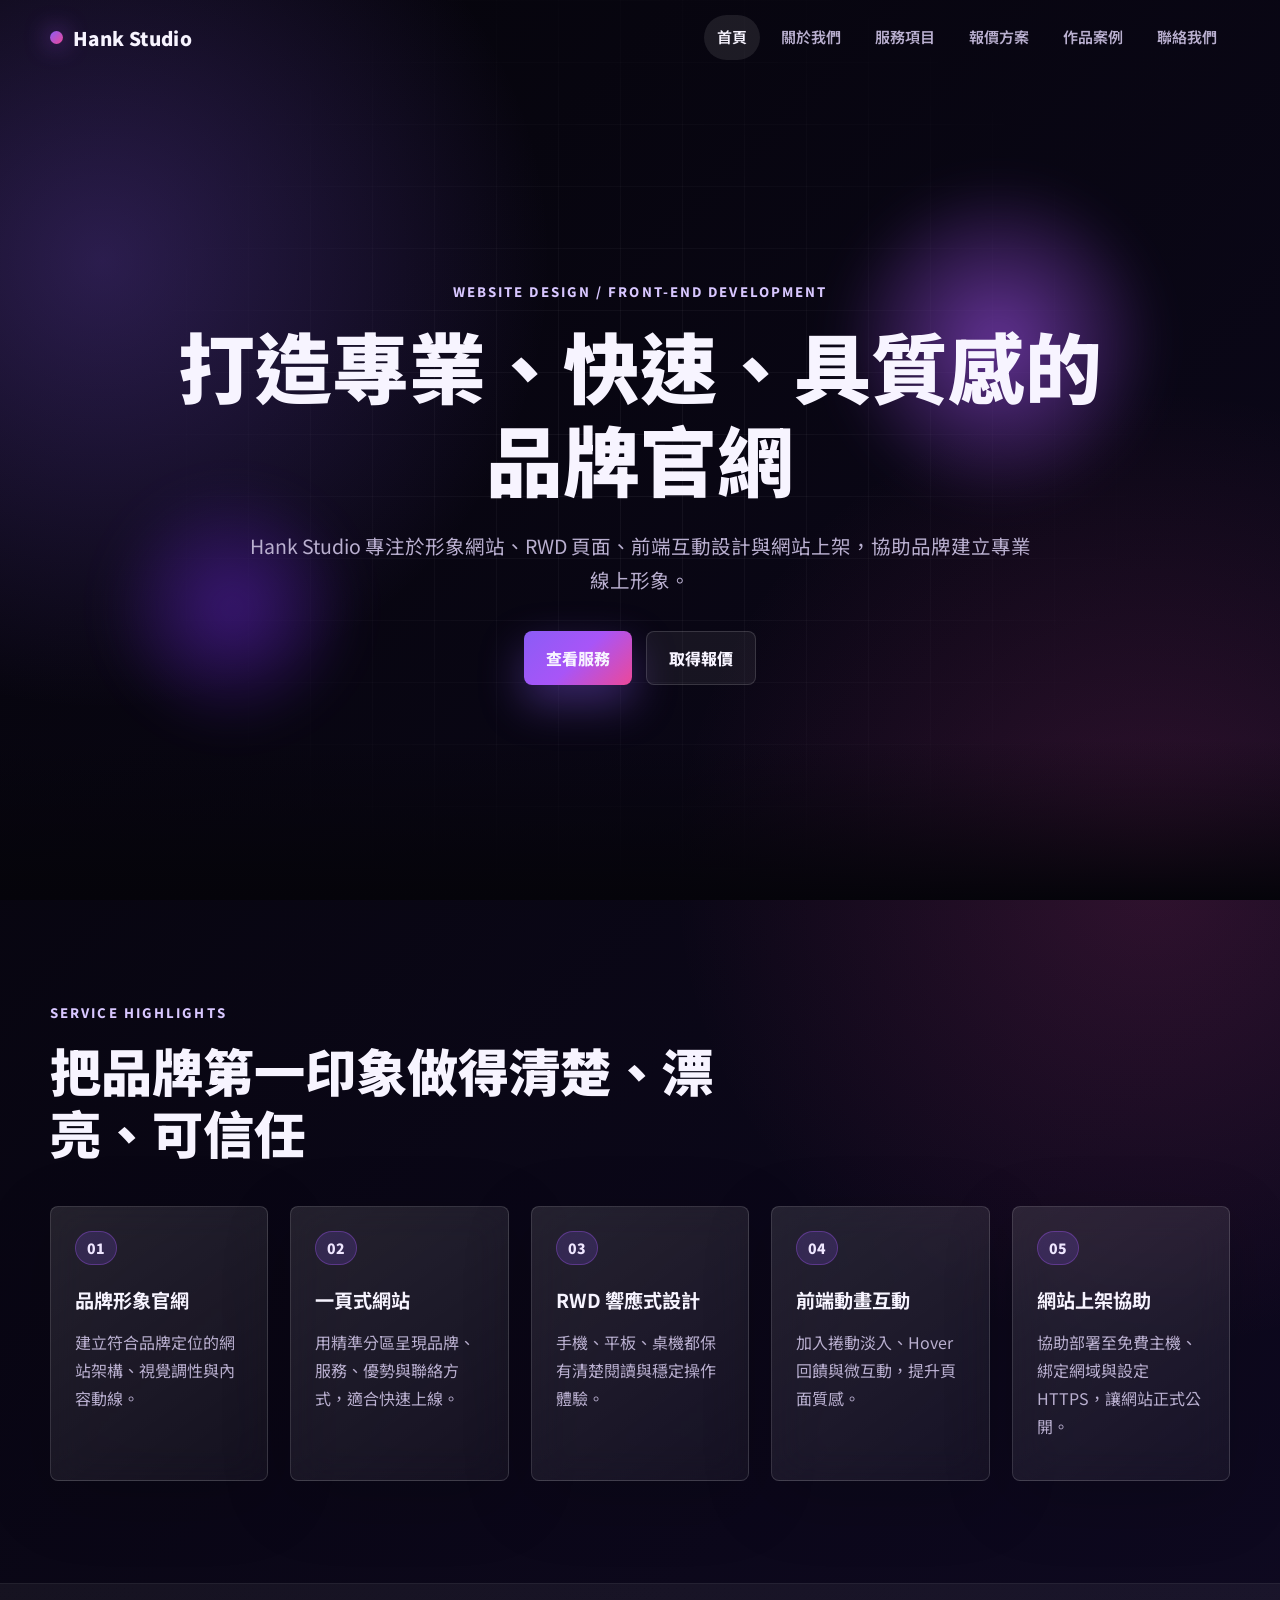
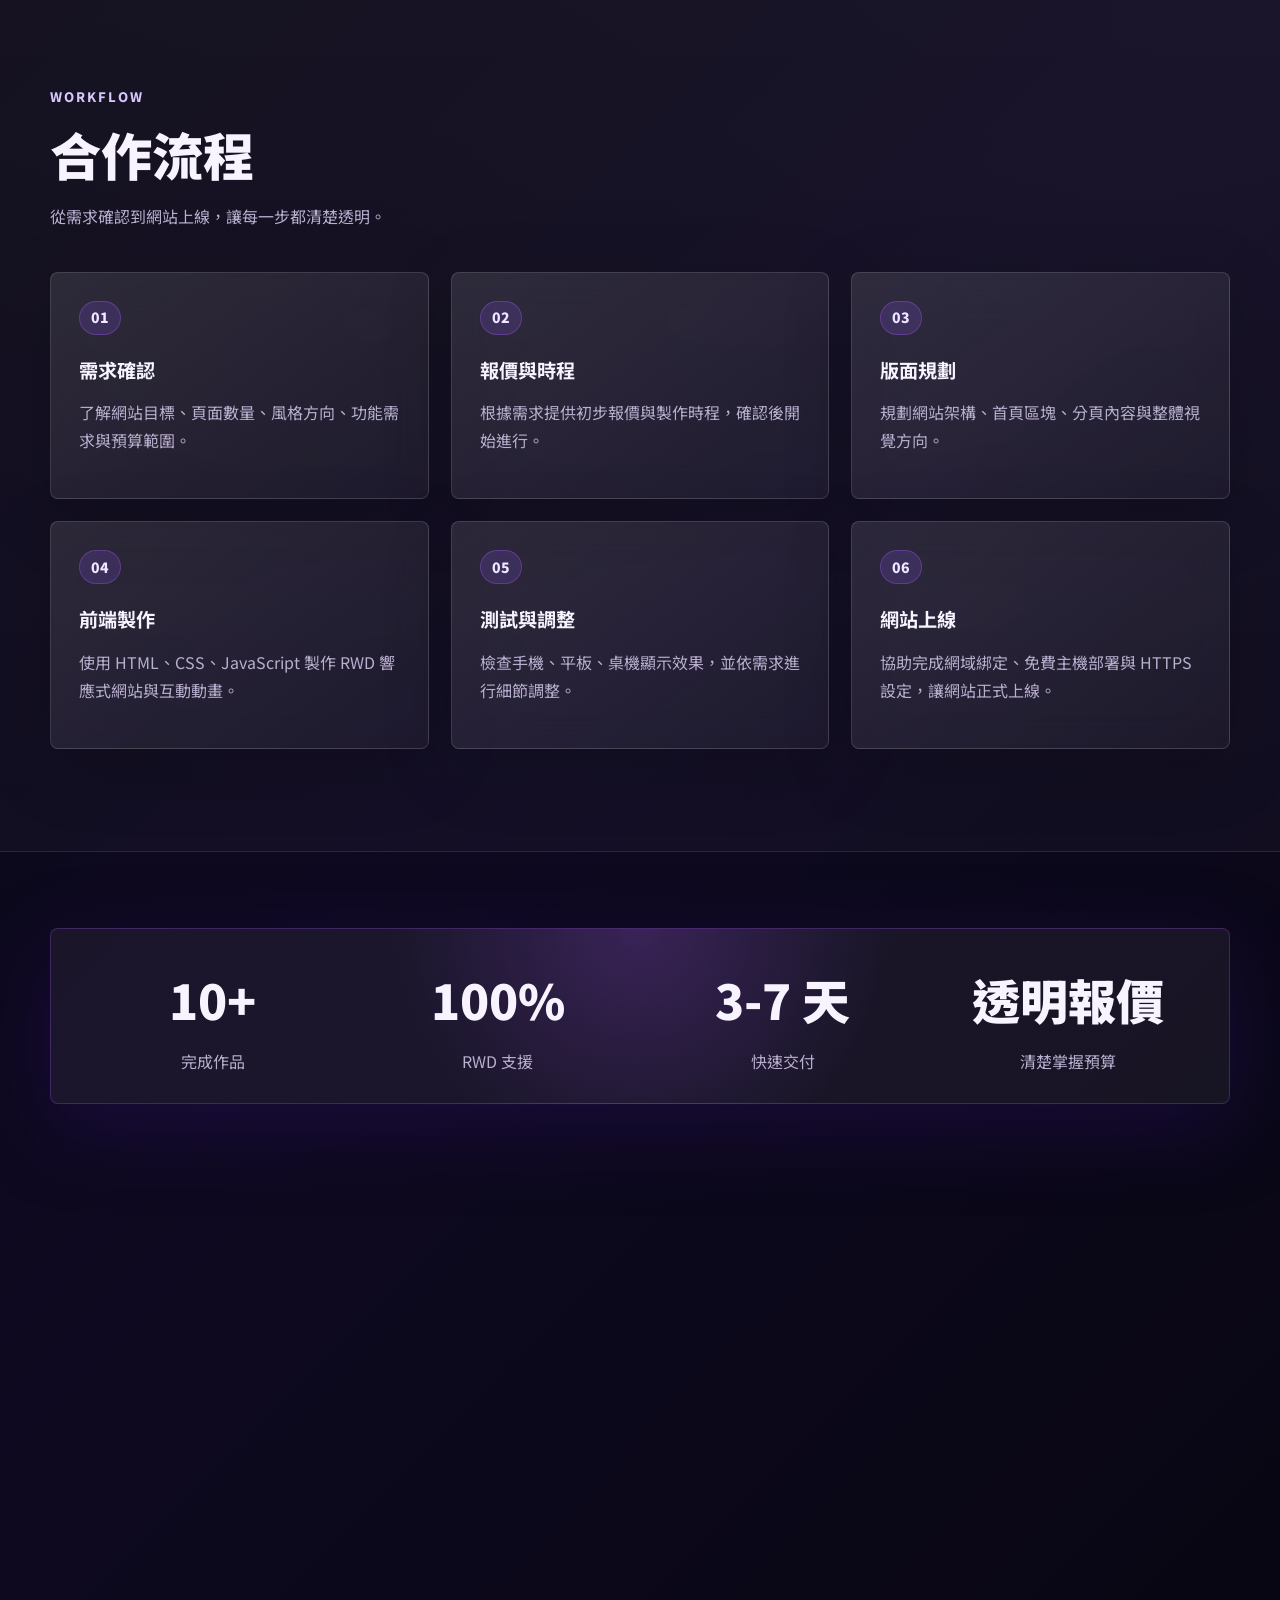
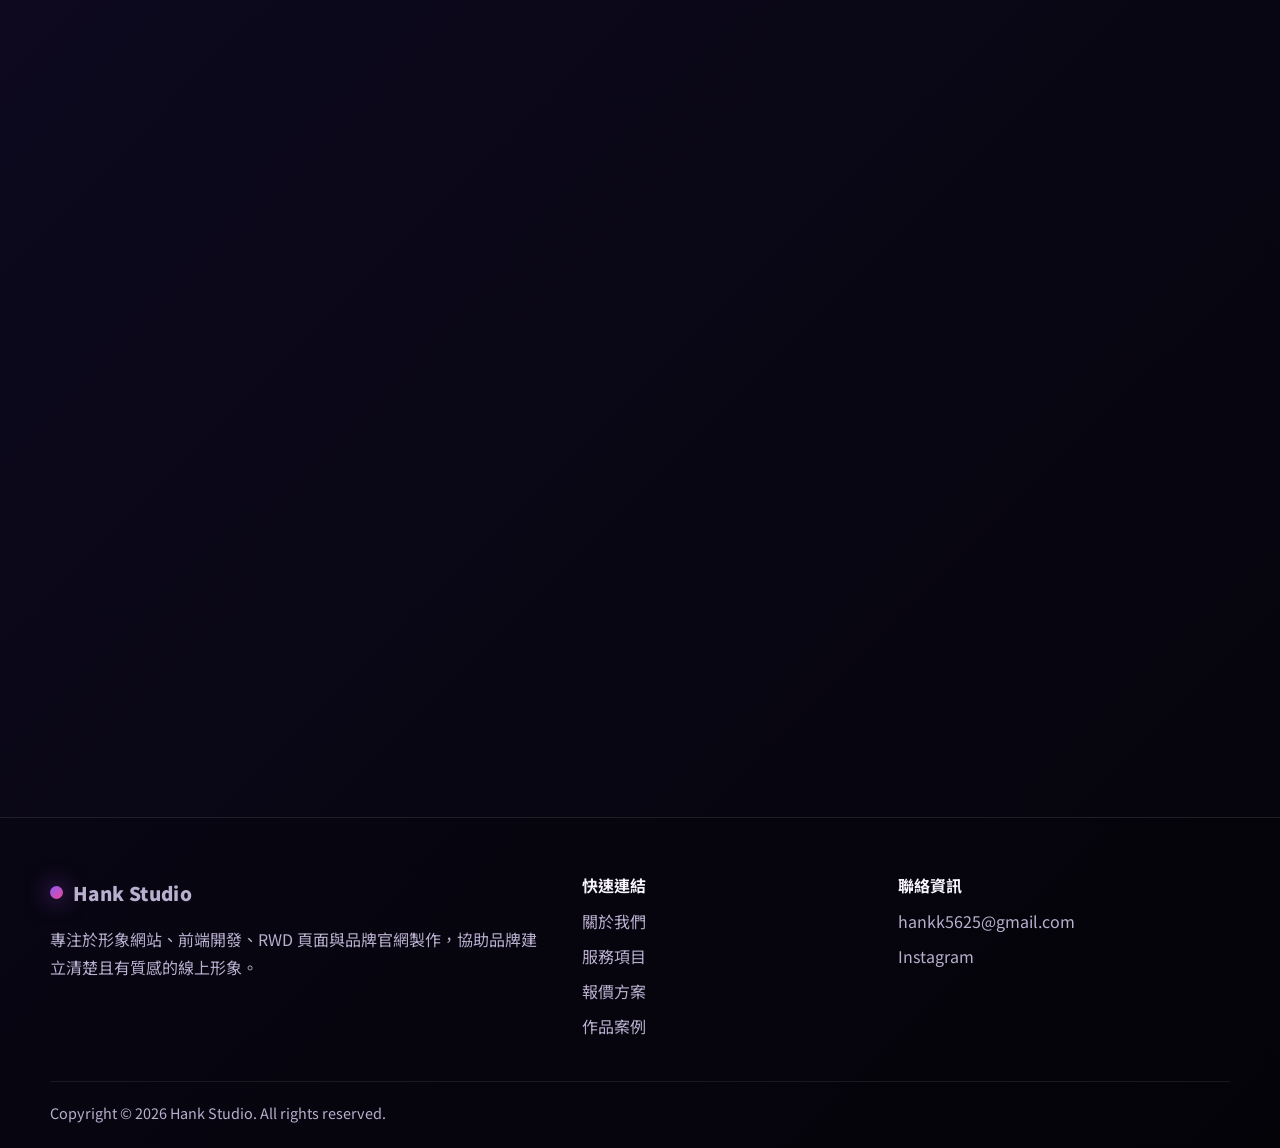
==== index.html @ 180fa25f "Initial Hank Studio website" ====
<!DOCTYPE html>
<html lang="zh-Hant">
<head>
  <meta charset="UTF-8">
  <meta name="viewport" content="width=device-width, initial-scale=1.0">
  <meta name="description" content="Hank Studio 專注於形象網站、RWD 頁面、前端互動設計與網站上架，協助品牌建立專業線上形象。">
  <title>Hank Studio | 專業品牌官網設計與前端開發</title>
  <link rel="preconnect" href="https://fonts.googleapis.com">
  <link rel="preconnect" href="https://fonts.gstatic.com" crossorigin>
  <link href="https://fonts.googleapis.com/css2?family=Noto+Sans+TC:wght@400;500;600;700;800;900&display=swap" rel="stylesheet">
  <link rel="stylesheet" href="assets/css/style.css">
</head>
<body>
  <header class="site-header" data-header>
    <a class="logo" href="index.html" aria-label="Hank Studio 首頁">Hank Studio</a>
    <button class="menu-toggle" type="button" aria-label="開啟選單" aria-expanded="false" data-menu-toggle>
      <span></span>
      <span></span>
      <span></span>
    </button>
    <nav class="site-nav" data-nav>
      <a class="active" href="index.html">首頁</a>
      <a href="about.html">關於我們</a>
      <a href="services.html">服務項目</a>
      <a href="pricing.html">報價方案</a>
      <a href="portfolio.html">作品案例</a>
      <a href="contact.html">聯絡我們</a>
    </nav>
  </header>

  <main>
    <section class="hero">
      <div class="hero-orbit hero-orbit-one"></div>
      <div class="hero-orbit hero-orbit-two"></div>
      <div class="hero-grid"></div>
      <div class="container hero-inner">
        <p class="eyebrow reveal">Website Design / Front-end Development</p>
        <h1 class="reveal">打造專業、快速、具質感的品牌官網</h1>
        <p class="hero-copy reveal">Hank Studio 專注於形象網站、RWD 頁面、前端互動設計與網站上架，協助品牌建立專業線上形象。</p>
        <div class="hero-actions reveal">
          <a class="btn btn-primary" href="services.html">查看服務</a>
          <a class="btn btn-ghost" href="pricing.html">取得報價</a>
        </div>
      </div>
    </section>

    <section class="section">
      <div class="container">
        <div class="section-heading reveal">
          <p class="eyebrow">Service Highlights</p>
          <h2>把品牌第一印象做得清楚、漂亮、可信任</h2>
        </div>
        <div class="feature-grid">
          <article class="glass-card reveal">
            <span class="card-icon">01</span>
            <h3>品牌形象官網</h3>
            <p>建立符合品牌定位的網站架構、視覺調性與內容動線。</p>
          </article>
          <article class="glass-card reveal">
            <span class="card-icon">02</span>
            <h3>一頁式網站</h3>
            <p>用精準分區呈現品牌、服務、優勢與聯絡方式，適合快速上線。</p>
          </article>
          <article class="glass-card reveal">
            <span class="card-icon">03</span>
            <h3>RWD 響應式設計</h3>
            <p>手機、平板、桌機都保有清楚閱讀與穩定操作體驗。</p>
          </article>
          <article class="glass-card reveal">
            <span class="card-icon">04</span>
            <h3>前端動畫互動</h3>
            <p>加入捲動淡入、Hover 回饋與微互動，提升頁面質感。</p>
          </article>
          <article class="glass-card reveal">
            <span class="card-icon">05</span>
            <h3>網站上架協助</h3>
            <p>協助部署至免費主機、綁定網域與設定 HTTPS，讓網站正式公開。</p>
          </article>
        </div>
      </div>
    </section>

    <section class="section section-muted">
      <div class="container">
        <div class="section-heading reveal">
          <p class="eyebrow">Workflow</p>
          <h2>合作流程</h2>
          <p>從需求確認到網站上線，讓每一步都清楚透明。</p>
        </div>
        <div class="process-grid">
          <article class="process-card reveal">
            <strong>01</strong>
            <h3>需求確認</h3>
            <p>了解網站目標、頁面數量、風格方向、功能需求與預算範圍。</p>
          </article>
          <article class="process-card reveal">
            <strong>02</strong>
            <h3>報價與時程</h3>
            <p>根據需求提供初步報價與製作時程，確認後開始進行。</p>
          </article>
          <article class="process-card reveal">
            <strong>03</strong>
            <h3>版面規劃</h3>
            <p>規劃網站架構、首頁區塊、分頁內容與整體視覺方向。</p>
          </article>
          <article class="process-card reveal">
            <strong>04</strong>
            <h3>前端製作</h3>
            <p>使用 HTML、CSS、JavaScript 製作 RWD 響應式網站與互動動畫。</p>
          </article>
          <article class="process-card reveal">
            <strong>05</strong>
            <h3>測試與調整</h3>
            <p>檢查手機、平板、桌機顯示效果，並依需求進行細節調整。</p>
          </article>
          <article class="process-card reveal">
            <strong>06</strong>
            <h3>網站上線</h3>
            <p>協助完成網域綁定、免費主機部署與 HTTPS 設定，讓網站正式上線。</p>
          </article>
        </div>
      </div>
    </section>

    <section class="section stats-section">
      <div class="container stats-grid reveal">
        <div class="stat-item">
          <strong><span data-count="10">0</span>+</strong>
          <p>完成作品</p>
        </div>
        <div class="stat-item">
          <strong><span data-count="100">0</span>%</strong>
          <p>RWD 支援</p>
        </div>
        <div class="stat-item">
          <strong><span data-count="3">0</span>-<span data-count="7">0</span> 天</strong>
          <p>快速交付</p>
        </div>
        <div class="stat-item">
          <strong>透明報價</strong>
          <p>清楚掌握預算</p>
        </div>
      </div>
    </section>

    <section class="section">
      <div class="container">
        <div class="section-heading reveal">
          <p class="eyebrow">Selected Works</p>
          <h2>精選作品</h2>
        </div>
        <div class="portfolio-grid">
          <article class="work-card reveal">
            <img src="assets/images/work-01.svg" alt="品牌形象官網作品預覽">
            <div>
              <p>品牌官網</p>
              <h3>Nova Creative</h3>
              <span>科技新創形象網站，強調深色視覺與清楚服務動線。</span>
            </div>
          </article>
          <article class="work-card reveal">
            <img src="assets/images/work-02.svg" alt="一頁式活動網站作品預覽">
            <div>
              <p>一頁式網站</p>
              <h3>Light Event</h3>
              <span>活動宣傳頁面，整合報名 CTA、流程與視覺亮點。</span>
            </div>
          </article>
          <article class="work-card reveal">
            <img src="assets/images/work-03.svg" alt="個人品牌網站作品預覽">
            <div>
              <p>個人品牌</p>
              <h3>Studio Profile</h3>
              <span>為創作者打造作品集與服務介紹整合頁面。</span>
            </div>
          </article>
        </div>
      </div>
    </section>

    <section class="section cta-section">
      <div class="container cta-panel reveal">
        <p class="eyebrow">Start Your Website</p>
        <h2>準備好建立你的專業官網了嗎？</h2>
        <p>把你的品牌故事、服務價值與聯絡入口整理成一個真正能被信任的網站。</p>
        <a class="btn btn-primary" href="pricing.html">立即取得估價</a>
      </div>
    </section>
  </main>

  <footer class="site-footer">
    <div class="container footer-grid">
      <div>
        <a class="logo" href="index.html">Hank Studio</a>
        <p>專注於形象網站、前端開發、RWD 頁面與品牌官網製作，協助品牌建立清楚且有質感的線上形象。</p>
      </div>
      <div>
        <h3>快速連結</h3>
        <a href="about.html">關於我們</a>
        <a href="services.html">服務項目</a>
        <a href="pricing.html">報價方案</a>
        <a href="portfolio.html">作品案例</a>
      </div>
      <div>
        <h3>聯絡資訊</h3>
        <a href="mailto:hankk5625@gmail.com">hankk5625@gmail.com</a>
        <a href="https://www.instagram.com/hankstutio?igsh=b2ZjaWRiaml5Mzho&utm_source=qr" target="_blank" rel="noopener">Instagram</a>
      </div>
    </div>
    <p class="copyright">Copyright © 2026 Hank Studio. All rights reserved.</p>
  </footer>

  <script src="assets/js/main.js"></script>
</body>
</html>
---- assets/css/style.css ----
:root {
  --bg: #05040a;
  --bg-soft: #0d0a17;
  --panel: rgba(255, 255, 255, 0.075);
  --panel-strong: rgba(255, 255, 255, 0.12);
  --line: rgba(255, 255, 255, 0.14);
  --text: #f7f4ff;
  --muted: #b9afcf;
  --purple: #8b5cf6;
  --purple-strong: #a855f7;
  --violet: #5b21b6;
  --pink: #ec4899;
  --shadow: 0 24px 80px rgba(45, 18, 102, 0.38);
  --radius: 8px;
  --max: 1180px;
  --header-height: 76px;
}

* {
  box-sizing: border-box;
}

html {
  scroll-behavior: smooth;
}

body {
  margin: 0;
  min-height: 100vh;
  color: var(--text);
  font-family: "Noto Sans TC", system-ui, -apple-system, BlinkMacSystemFont, "Segoe UI", sans-serif;
  background:
    radial-gradient(circle at 8% 6%, rgba(139, 92, 246, 0.28), transparent 28rem),
    radial-gradient(circle at 90% 20%, rgba(236, 72, 153, 0.16), transparent 30rem),
    linear-gradient(135deg, #05040a 0%, #0e0920 52%, #05040a 100%);
  line-height: 1.75;
  overflow-x: hidden;
}

body.menu-open {
  overflow: hidden;
}

a {
  color: inherit;
  text-decoration: none;
}

img {
  display: block;
  max-width: 100%;
}

button,
input,
textarea,
select {
  font: inherit;
}

.container {
  width: min(calc(100% - 40px), var(--max));
  margin-inline: auto;
}

.site-header {
  position: fixed;
  z-index: 50;
  top: 0;
  left: 0;
  right: 0;
  height: var(--header-height);
  display: flex;
  align-items: center;
  justify-content: space-between;
  padding: 0 max(20px, calc((100vw - var(--max)) / 2));
  border-bottom: 1px solid transparent;
  transition: background 0.25s ease, box-shadow 0.25s ease, border-color 0.25s ease;
}

.site-header.is-scrolled {
  background: rgba(5, 4, 10, 0.78);
  border-color: rgba(255, 255, 255, 0.1);
  box-shadow: 0 14px 38px rgba(0, 0, 0, 0.34);
  backdrop-filter: blur(18px);
}

.logo {
  display: inline-flex;
  align-items: center;
  font-size: 1.18rem;
  font-weight: 900;
  letter-spacing: 0.02em;
  white-space: nowrap;
}

.logo::before {
  content: "";
  width: 13px;
  height: 13px;
  margin-right: 10px;
  border-radius: 50%;
  background: linear-gradient(135deg, var(--purple), var(--pink));
  box-shadow: 0 0 24px rgba(168, 85, 247, 0.85);
}

.site-nav {
  display: flex;
  align-items: center;
  gap: 8px;
}

.site-nav a {
  position: relative;
  padding: 9px 13px;
  color: var(--muted);
  font-size: 0.94rem;
  font-weight: 600;
  border-radius: 999px;
  transition: color 0.2s ease, background 0.2s ease;
}

.site-nav a:hover,
.site-nav a.active {
  color: var(--text);
  background: rgba(255, 255, 255, 0.09);
}

.menu-toggle {
  display: none;
  width: 44px;
  height: 44px;
  border: 1px solid var(--line);
  border-radius: var(--radius);
  background: rgba(255, 255, 255, 0.06);
  cursor: pointer;
}

.menu-toggle span {
  display: block;
  width: 20px;
  height: 2px;
  margin: 5px auto;
  border-radius: 99px;
  background: var(--text);
  transition: transform 0.2s ease, opacity 0.2s ease;
}

.menu-open .menu-toggle span:nth-child(1) {
  transform: translateY(7px) rotate(45deg);
}

.menu-open .menu-toggle span:nth-child(2) {
  opacity: 0;
}

.menu-open .menu-toggle span:nth-child(3) {
  transform: translateY(-7px) rotate(-45deg);
}

.hero {
  position: relative;
  min-height: 100vh;
  display: grid;
  place-items: center;
  padding: calc(var(--header-height) + 86px) 0 96px;
  isolation: isolate;
  overflow: hidden;
}

.hero::after,
.page-hero::after {
  content: "";
  position: absolute;
  inset: auto 0 0;
  height: 160px;
  background: linear-gradient(to bottom, transparent, var(--bg));
  pointer-events: none;
}

.hero-grid {
  position: absolute;
  inset: 0;
  z-index: -3;
  background-image:
    linear-gradient(rgba(255, 255, 255, 0.055) 1px, transparent 1px),
    linear-gradient(90deg, rgba(255, 255, 255, 0.055) 1px, transparent 1px);
  background-size: 62px 62px;
  mask-image: radial-gradient(circle at center, black 0%, transparent 70%);
}

.hero-orbit {
  position: absolute;
  z-index: -2;
  border-radius: 999px;
  filter: blur(20px);
  opacity: 0.65;
  animation: floatGlow 7s ease-in-out infinite alternate;
}

.hero-orbit-one {
  width: 360px;
  height: 360px;
  top: 18%;
  right: 8%;
  background: radial-gradient(circle, rgba(168, 85, 247, 0.9), transparent 64%);
}

.hero-orbit-two {
  width: 260px;
  height: 260px;
  left: 8%;
  bottom: 18%;
  background: radial-gradient(circle, rgba(91, 33, 182, 0.9), transparent 68%);
  animation-delay: -2s;
}

.hero-inner {
  max-width: 930px;
  text-align: center;
}

.eyebrow {
  margin: 0 0 14px;
  color: #d8c7ff;
  font-size: 0.82rem;
  font-weight: 800;
  letter-spacing: 0.16em;
  text-transform: uppercase;
}

h1,
h2,
h3,
p {
  overflow-wrap: anywhere;
}

h1,
h2,
h3 {
  margin-top: 0;
  line-height: 1.22;
}

.hero h1,
.page-hero h1 {
  margin-bottom: 24px;
  font-size: clamp(2.45rem, 6vw, 5.8rem);
  font-weight: 900;
  letter-spacing: 0;
}

.hero-copy,
.page-hero p {
  max-width: 790px;
  margin: 0 auto;
  color: var(--muted);
  font-size: clamp(1rem, 2vw, 1.22rem);
}

.hero-actions {
  display: flex;
  justify-content: center;
  gap: 14px;
  margin-top: 34px;
  flex-wrap: wrap;
}

.btn {
  display: inline-flex;
  align-items: center;
  justify-content: center;
  min-height: 48px;
  padding: 12px 22px;
  border: 0;
  border-radius: var(--radius);
  color: var(--text);
  font-weight: 800;
  cursor: pointer;
  transition: transform 0.2s ease, box-shadow 0.2s ease, background 0.2s ease, border-color 0.2s ease;
}

.btn:hover {
  transform: translateY(-2px);
}

.btn-primary {
  background: linear-gradient(135deg, var(--purple), var(--purple-strong), var(--pink));
  box-shadow: 0 18px 44px rgba(139, 92, 246, 0.38);
}

.btn-primary:hover {
  background: linear-gradient(135deg, #a78bfa, var(--purple-strong), #f472b6);
  box-shadow: 0 22px 54px rgba(168, 85, 247, 0.5);
}

.btn-ghost {
  border: 1px solid var(--line);
  background: rgba(255, 255, 255, 0.06);
}

.btn-ghost:hover {
  border-color: rgba(168, 85, 247, 0.6);
  background: rgba(168, 85, 247, 0.14);
}

.section {
  position: relative;
  padding: 102px 0;
}

.section-muted {
  background:
    linear-gradient(180deg, rgba(255, 255, 255, 0.035), rgba(255, 255, 255, 0.01)),
    rgba(255, 255, 255, 0.015);
  border-block: 1px solid rgba(255, 255, 255, 0.08);
}

.section-heading {
  max-width: 760px;
  margin-bottom: 42px;
}

.section-heading h2,
.split-layout h2,
.contact-info h2,
.cta-panel h2 {
  margin-bottom: 12px;
  font-size: clamp(2rem, 4vw, 3.25rem);
  font-weight: 900;
}

.section-heading p:not(.eyebrow),
.content-block p,
.cta-panel p,
.contact-info p {
  color: var(--muted);
}

.feature-grid,
.service-grid,
.pricing-grid,
.portfolio-grid,
.process-grid {
  display: grid;
  gap: 22px;
}

.feature-grid {
  grid-template-columns: repeat(5, minmax(0, 1fr));
}

.four-cols {
  grid-template-columns: repeat(4, minmax(0, 1fr));
}

.glass-card,
.process-card,
.service-card,
.price-card,
.work-card,
.contact-form,
.contact-info,
.estimate-summary,
.option-group,
.cta-panel {
  border: 1px solid var(--line);
  border-radius: var(--radius);
  background: linear-gradient(145deg, rgba(255, 255, 255, 0.11), rgba(255, 255, 255, 0.045));
  box-shadow: 0 18px 70px rgba(0, 0, 0, 0.18);
  backdrop-filter: blur(18px);
}

.glass-card,
.process-card,
.service-card,
.price-card,
.work-card {
  transition: transform 0.24s ease, border-color 0.24s ease, box-shadow 0.24s ease;
}

.glass-card:hover,
.process-card:hover,
.service-card:hover,
.price-card:hover,
.work-card:hover {
  transform: translateY(-8px);
  border-color: rgba(168, 85, 247, 0.58);
  box-shadow: var(--shadow);
}

.glass-card {
  padding: 24px;
  min-height: 230px;
}

.card-icon,
.service-card span,
.process-card strong {
  display: inline-flex;
  align-items: center;
  justify-content: center;
  min-width: 42px;
  height: 34px;
  margin-bottom: 24px;
  padding: 0 10px;
  border-radius: 999px;
  color: #efe6ff;
  background: rgba(139, 92, 246, 0.18);
  border: 1px solid rgba(168, 85, 247, 0.34);
  font-size: 0.88rem;
  font-weight: 900;
}

.glass-card h3,
.process-card h3 {
  margin-bottom: 10px;
  font-size: 1.2rem;
}

.glass-card p,
.process-card p,
.service-card p,
.price-card li,
.work-card span {
  color: var(--muted);
}

.process-grid {
  grid-template-columns: repeat(3, minmax(0, 1fr));
}

.process-card {
  padding: 28px;
}

.stats-section {
  padding: 76px 0;
}

.stats-grid {
  display: grid;
  grid-template-columns: repeat(4, minmax(0, 1fr));
  gap: 18px;
  padding: 28px;
  border: 1px solid rgba(168, 85, 247, 0.28);
  border-radius: var(--radius);
  background:
    radial-gradient(circle at 50% 0%, rgba(168, 85, 247, 0.22), transparent 40%),
    rgba(255, 255, 255, 0.055);
  box-shadow: var(--shadow);
}

.stat-item {
  text-align: center;
}

.stat-item strong {
  display: block;
  font-size: clamp(1.8rem, 4vw, 3rem);
  font-weight: 900;
}

.stat-item p {
  margin: 6px 0 0;
  color: var(--muted);
}

.portfolio-grid {
  grid-template-columns: repeat(3, minmax(0, 1fr));
}

.work-card {
  overflow: hidden;
}

.work-card img {
  width: 100%;
  aspect-ratio: 16 / 10;
  object-fit: cover;
}

.work-card div {
  padding: 22px;
}

.work-card p {
  margin: 0 0 8px;
  color: #d8c7ff;
  font-size: 0.88rem;
  font-weight: 800;
}

.work-card h2,
.work-card h3 {
  margin-bottom: 8px;
  font-size: 1.35rem;
}

.work-card a {
  display: inline-flex;
  margin-top: 16px;
  color: #e7d8ff;
  font-weight: 800;
}

.cta-section {
  padding-top: 36px;
}

.cta-panel {
  position: relative;
  overflow: hidden;
  padding: clamp(36px, 7vw, 68px);
  text-align: center;
}

.cta-panel::before {
  content: "";
  position: absolute;
  inset: -45% 20% auto;
  height: 300px;
  background: radial-gradient(circle, rgba(168, 85, 247, 0.28), transparent 62%);
  pointer-events: none;
}

.cta-panel > * {
  position: relative;
}

.page-hero {
  position: relative;
  padding: calc(var(--header-height) + 90px) 0 86px;
  overflow: hidden;
}

.page-hero::before {
  content: "";
  position: absolute;
  width: 420px;
  height: 420px;
  top: 28px;
  right: -90px;
  border-radius: 50%;
  background: radial-gradient(circle, rgba(168, 85, 247, 0.34), transparent 65%);
  filter: blur(18px);
}

.page-hero .container {
  position: relative;
  max-width: 900px;
}

.split-layout {
  display: grid;
  grid-template-columns: minmax(230px, 0.85fr) minmax(0, 1.45fr);
  gap: 48px;
}

.content-block {
  font-size: 1.05rem;
}

.timeline {
  display: grid;
  grid-template-columns: repeat(5, minmax(0, 1fr));
  gap: 16px;
  position: relative;
}

.timeline span {
  display: grid;
  min-height: 92px;
  place-items: center;
  padding: 18px;
  border: 1px solid var(--line);
  border-radius: var(--radius);
  background: rgba(255, 255, 255, 0.06);
  color: var(--text);
  font-weight: 800;
  text-align: center;
}

.service-grid {
  grid-template-columns: repeat(3, minmax(0, 1fr));
}

.service-card {
  padding: 30px;
  min-height: 275px;
}

.service-card h2 {
  font-size: 1.45rem;
}

.pricing-grid {
  grid-template-columns: repeat(3, minmax(0, 1fr));
  align-items: stretch;
}

.price-card {
  padding: 30px;
}

.price-card.featured {
  border-color: rgba(168, 85, 247, 0.7);
  background:
    radial-gradient(circle at 50% 0%, rgba(168, 85, 247, 0.22), transparent 42%),
    linear-gradient(145deg, rgba(255, 255, 255, 0.13), rgba(255, 255, 255, 0.055));
}

.plan-label {
  color: #d8c7ff;
  font-weight: 900;
}

.price-card h2 {
  margin-bottom: 12px;
  font-size: 1.55rem;
}

.price-card strong {
  display: block;
  margin-bottom: 22px;
  color: #fff;
  font-size: 2rem;
  font-weight: 900;
}

.price-card ul {
  display: grid;
  gap: 9px;
  padding-left: 20px;
  margin: 0;
}

.estimator {
  display: grid;
  grid-template-columns: minmax(0, 1.35fr) minmax(300px, 0.65fr);
  gap: 24px;
  align-items: start;
}

.estimator-options {
  display: grid;
  gap: 20px;
}

.option-group,
.estimate-summary {
  padding: 26px;
}

.option-group h3 {
  margin-bottom: 16px;
}

.option-group label {
  display: grid;
  grid-template-columns: auto 1fr auto;
  gap: 10px;
  align-items: center;
  padding: 13px 0;
  color: var(--text);
  border-bottom: 1px solid rgba(255, 255, 255, 0.08);
  cursor: pointer;
}

.option-group label:last-child {
  border-bottom: 0;
}

.option-group input {
  accent-color: var(--purple-strong);
}

.option-group span {
  color: var(--muted);
  font-size: 0.92rem;
  text-align: right;
}

.estimate-summary {
  position: sticky;
  top: calc(var(--header-height) + 22px);
}

.estimate-summary p {
  margin: 0 0 6px;
  color: var(--muted);
}

.estimate-summary strong {
  display: block;
  margin-bottom: 18px;
  font-size: clamp(2rem, 5vw, 3rem);
  line-height: 1.1;
}

.summary-list {
  display: grid;
  gap: 8px;
  margin-bottom: 18px;
}

.summary-list span {
  padding: 9px 11px;
  border-radius: var(--radius);
  background: rgba(255, 255, 255, 0.07);
  color: #e8ddff;
  font-size: 0.93rem;
}

.estimate-summary small {
  display: block;
  margin-bottom: 18px;
  color: var(--muted);
}

.estimate-summary .btn {
  width: 100%;
  margin-top: 10px;
}

.contact-layout {
  display: grid;
  grid-template-columns: minmax(0, 1.1fr) minmax(320px, 0.8fr);
  gap: 26px;
  align-items: start;
}

.contact-form {
  display: grid;
  grid-template-columns: repeat(2, minmax(0, 1fr));
  gap: 18px;
  padding: 28px;
}

.contact-form label {
  display: grid;
  gap: 8px;
  color: #e7ddff;
  font-weight: 700;
}

.contact-form .full,
.contact-form button,
.contact-form .form-message {
  grid-column: 1 / -1;
}

.contact-form input,
.contact-form textarea,
.contact-form select {
  width: 100%;
  border: 1px solid rgba(255, 255, 255, 0.14);
  border-radius: var(--radius);
  outline: 0;
  padding: 13px 14px;
  color: var(--text);
  background: rgba(5, 4, 10, 0.62);
  transition: border-color 0.2s ease, box-shadow 0.2s ease;
}

.contact-form textarea {
  resize: vertical;
}

.contact-form input:focus,
.contact-form textarea:focus,
.contact-form select:focus {
  border-color: rgba(168, 85, 247, 0.75);
  box-shadow: 0 0 0 4px rgba(168, 85, 247, 0.16);
}

.field-error {
  border-color: rgba(248, 113, 113, 0.9) !important;
}

.form-message {
  min-height: 28px;
  margin: 0;
  color: #c4b5fd;
  font-weight: 800;
}

.form-message.error {
  color: #fca5a5;
}

.contact-info {
  padding: 32px;
}

.info-item {
  display: grid;
  gap: 4px;
  padding: 18px 0;
  border-bottom: 1px solid rgba(255, 255, 255, 0.1);
}

.info-item span {
  color: var(--muted);
  font-size: 0.9rem;
}

.info-item a {
  color: #efe8ff;
  font-size: 1.05rem;
  font-weight: 800;
}

.site-footer {
  padding: 58px 0 22px;
  border-top: 1px solid rgba(255, 255, 255, 0.1);
  background: rgba(0, 0, 0, 0.2);
}

.footer-grid {
  display: grid;
  grid-template-columns: 1.5fr 0.85fr 1fr;
  gap: 34px;
}

.site-footer p,
.site-footer a {
  color: var(--muted);
}

.site-footer h3 {
  margin-bottom: 12px;
  font-size: 1rem;
}

.site-footer a:not(.logo) {
  display: block;
  width: fit-content;
  margin: 7px 0;
  transition: color 0.2s ease;
}

.site-footer a:hover {
  color: var(--text);
}

.copyright {
  width: min(calc(100% - 40px), var(--max));
  margin: 34px auto 0;
  padding-top: 18px;
  border-top: 1px solid rgba(255, 255, 255, 0.08);
  font-size: 0.9rem;
}

.reveal {
  opacity: 0;
  transform: translateY(24px);
  transition: opacity 0.72s ease, transform 0.72s ease;
}

.reveal.is-visible {
  opacity: 1;
  transform: translateY(0);
}

@keyframes floatGlow {
  from {
    transform: translate3d(0, 0, 0) scale(1);
  }
  to {
    transform: translate3d(-20px, 26px, 0) scale(1.08);
  }
}

@media (prefers-reduced-motion: reduce) {
  *,
  *::before,
  *::after {
    scroll-behavior: auto !important;
    animation-duration: 0.01ms !important;
    animation-iteration-count: 1 !important;
    transition-duration: 0.01ms !important;
  }

  .reveal {
    opacity: 1;
    transform: none;
  }
}

@media (max-width: 1040px) {
  .feature-grid,
  .four-cols,
  .process-grid,
  .service-grid,
  .pricing-grid,
  .portfolio-grid {
    grid-template-columns: repeat(2, minmax(0, 1fr));
  }

  .estimator,
  .contact-layout,
  .split-layout {
    grid-template-columns: 1fr;
  }

  .estimate-summary {
    position: static;
  }

  .timeline {
    grid-template-columns: repeat(3, minmax(0, 1fr));
  }
}

@media (max-width: 820px) {
  :root {
    --header-height: 70px;
  }

  .menu-toggle {
    display: block;
  }

  .site-nav {
    position: fixed;
    inset: var(--header-height) 16px auto;
    display: grid;
    gap: 6px;
    padding: 16px;
    border: 1px solid var(--line);
    border-radius: var(--radius);
    background: rgba(9, 7, 18, 0.95);
    box-shadow: var(--shadow);
    backdrop-filter: blur(20px);
    transform: translateY(-12px);
    opacity: 0;
    pointer-events: none;
    transition: opacity 0.2s ease, transform 0.2s ease;
  }

  .menu-open .site-nav {
    transform: translateY(0);
    opacity: 1;
    pointer-events: auto;
  }

  .site-nav a {
    padding: 12px 14px;
  }

  .hero {
    min-height: auto;
    padding-top: calc(var(--header-height) + 76px);
  }

  .section {
    padding: 76px 0;
  }

  .stats-grid,
  .footer-grid,
  .timeline {
    grid-template-columns: repeat(2, minmax(0, 1fr));
  }
}

@media (max-width: 620px) {
  .container {
    width: min(calc(100% - 28px), var(--max));
  }

  .hero h1,
  .page-hero h1 {
    font-size: 2.35rem;
  }

  .feature-grid,
  .four-cols,
  .process-grid,
  .service-grid,
  .pricing-grid,
  .portfolio-grid,
  .stats-grid,
  .footer-grid,
  .timeline,
  .contact-form {
    grid-template-columns: 1fr;
  }

  .hero-actions,
  .hero-actions .btn {
    width: 100%;
  }

  .option-group label {
    grid-template-columns: auto 1fr;
  }

  .option-group span {
    grid-column: 2;
    text-align: left;
  }

  .glass-card,
  .process-card,
  .service-card,
  .price-card,
  .contact-form,
  .contact-info,
  .option-group,
  .estimate-summary {
    padding: 22px;
  }
}
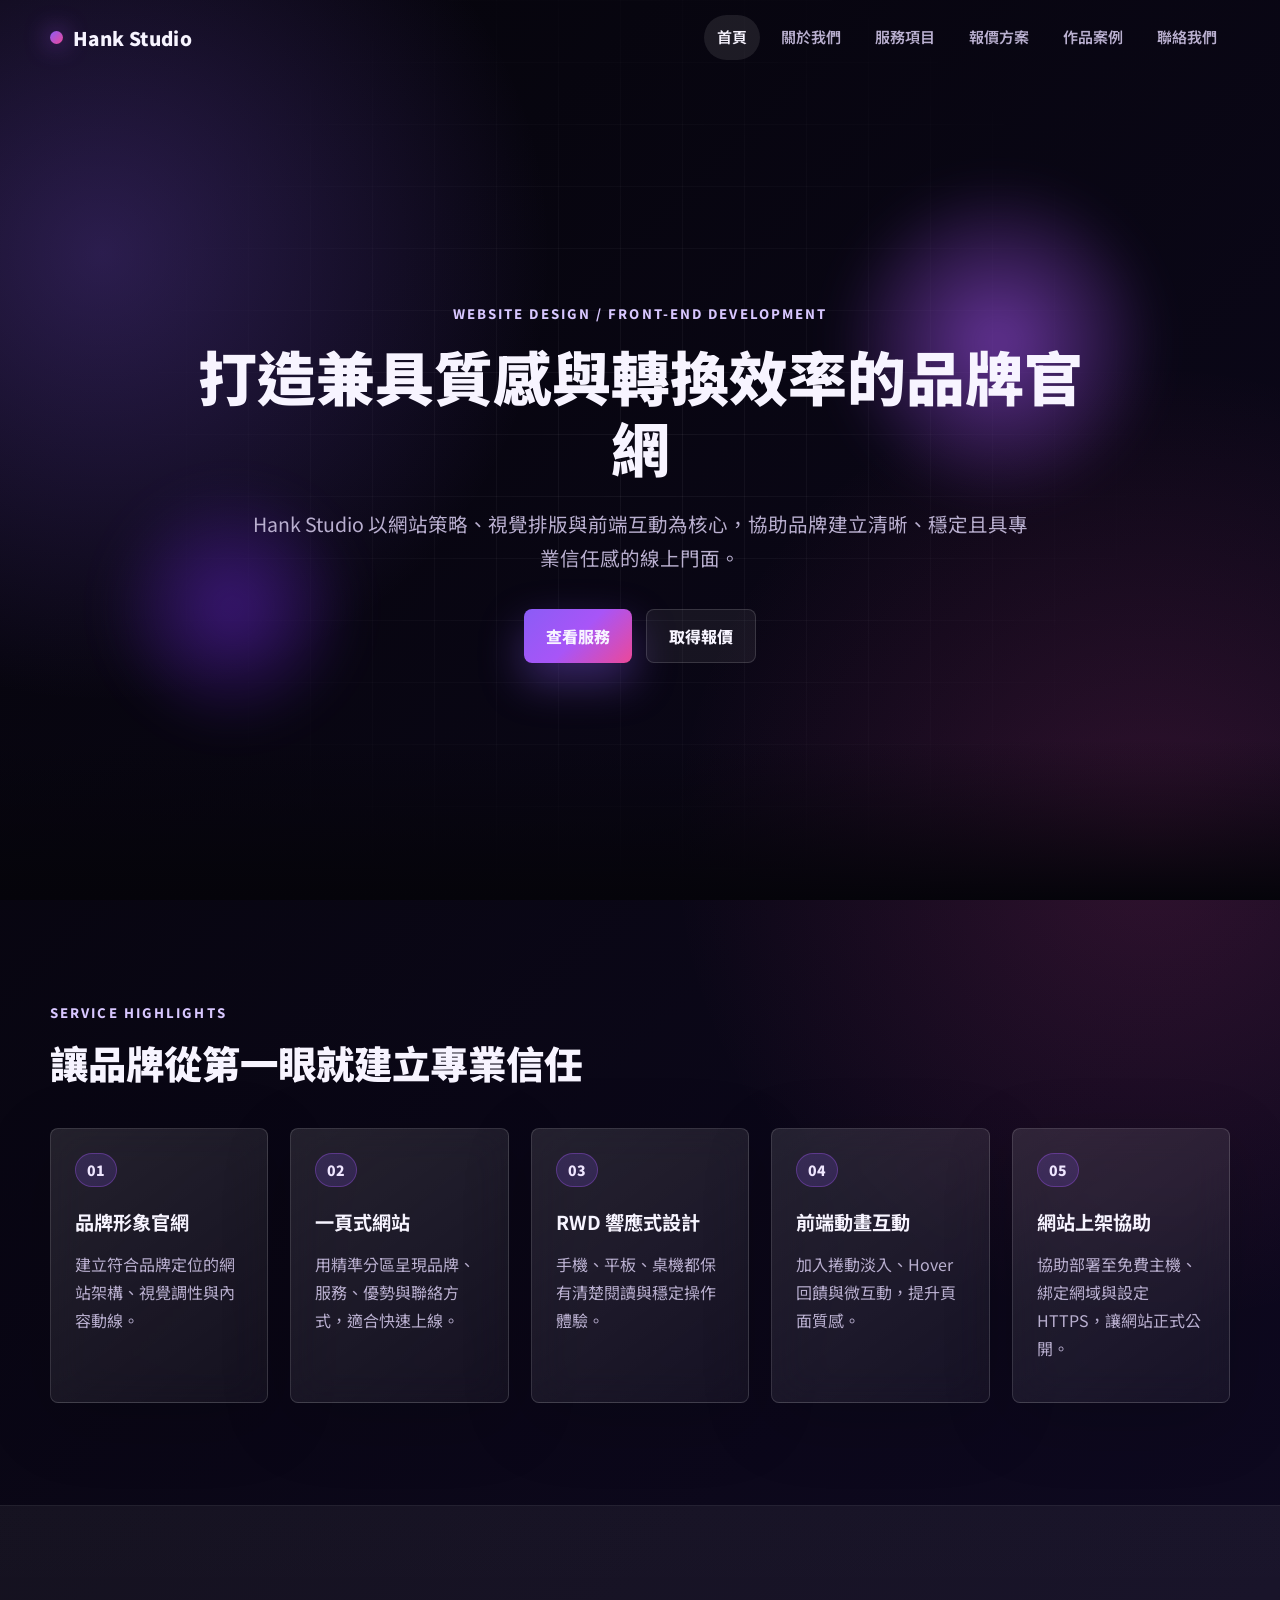
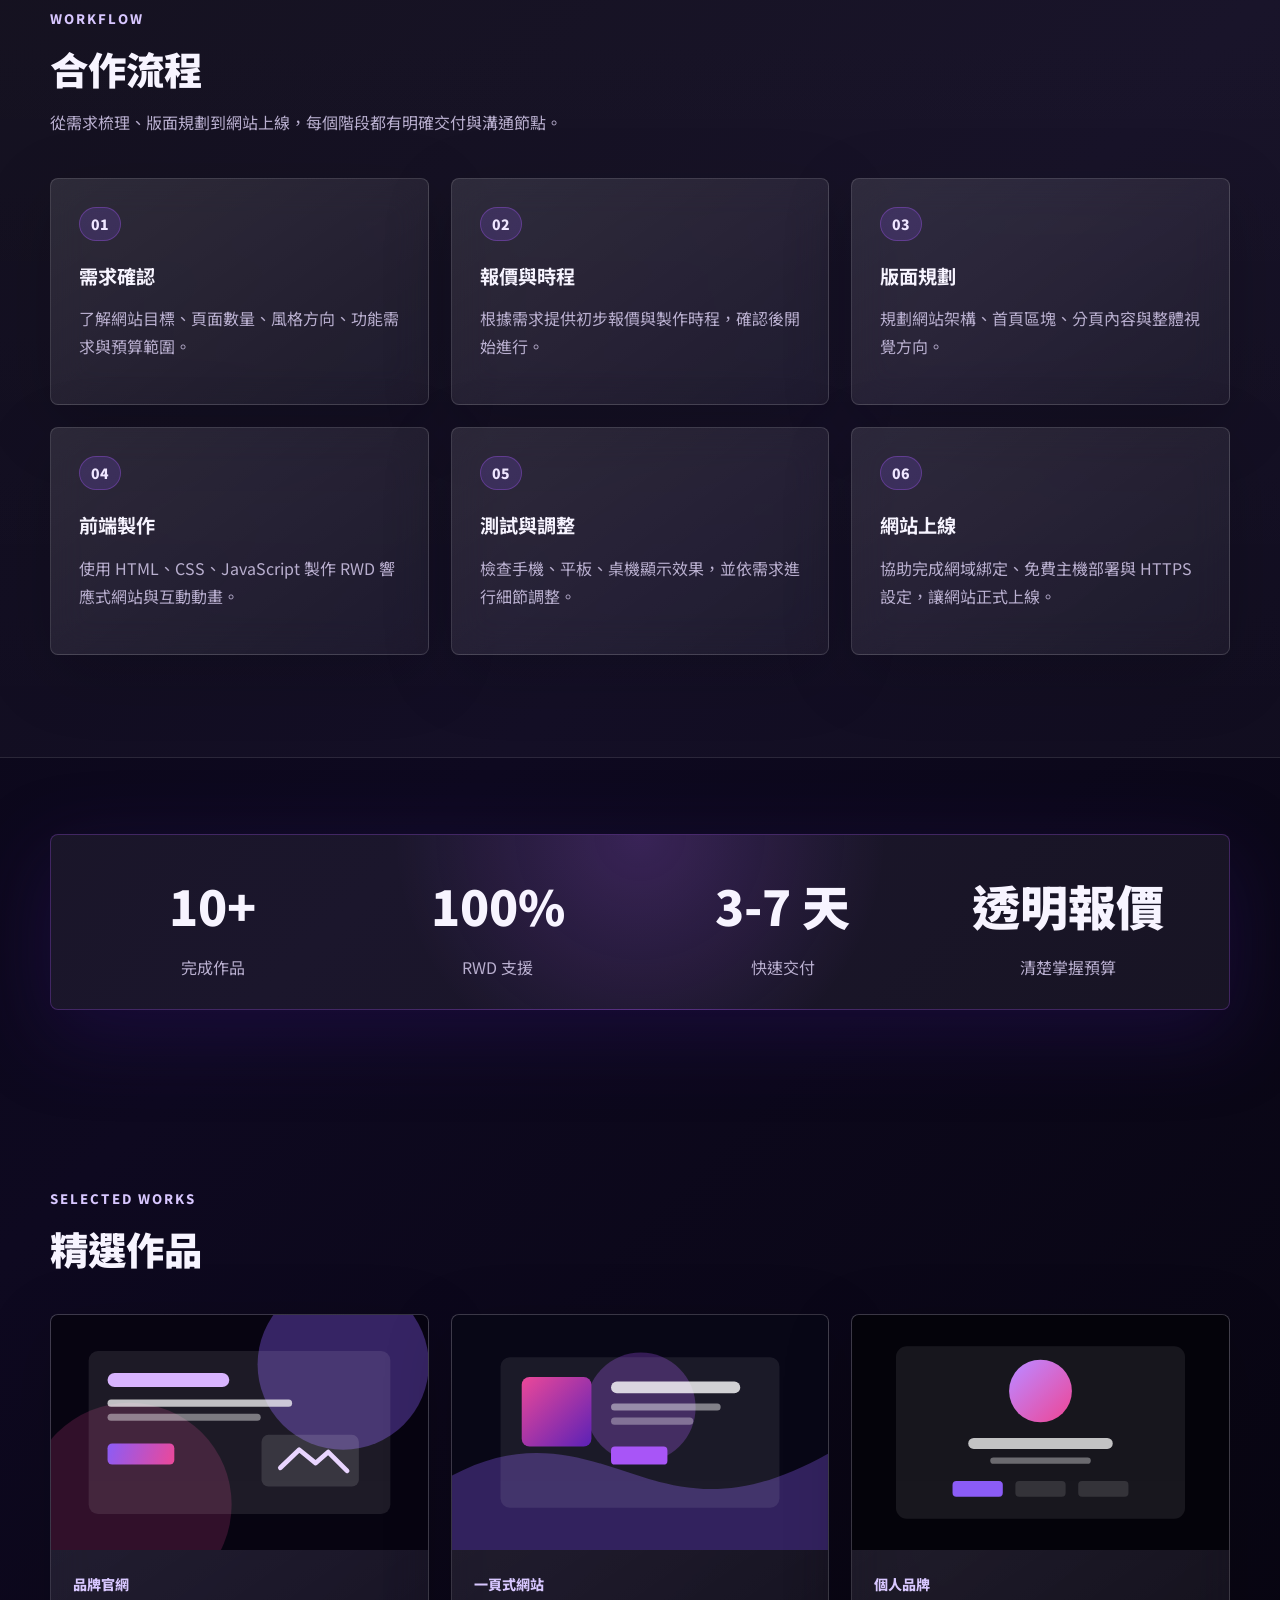
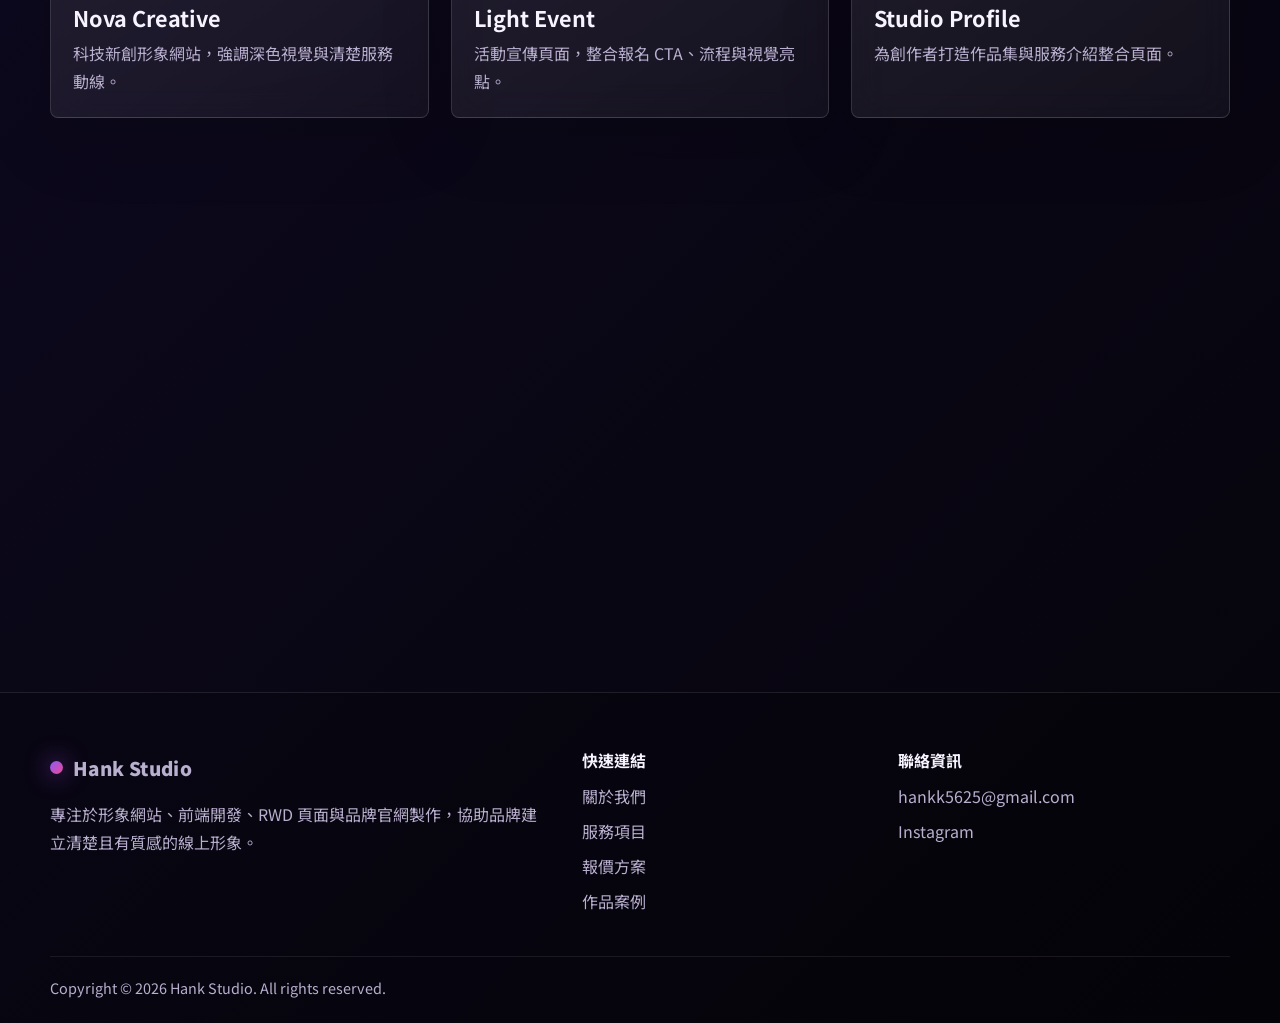
==== commit 03bd7000: "Refine website copy and heading scale" ====
--- a/index.html
+++ b/index.html
@@ -35,8 +35,8 @@
       <div class="hero-grid"></div>
       <div class="container hero-inner">
         <p class="eyebrow reveal">Website Design / Front-end Development</p>
-        <h1 class="reveal">打造專業、快速、具質感的品牌官網</h1>
-        <p class="hero-copy reveal">Hank Studio 專注於形象網站、RWD 頁面、前端互動設計與網站上架，協助品牌建立專業線上形象。</p>
+        <h1 class="reveal">打造兼具質感與轉換效率的品牌官網</h1>
+        <p class="hero-copy reveal">Hank Studio 以網站策略、視覺排版與前端互動為核心，協助品牌建立清晰、穩定且具專業信任感的線上門面。</p>
         <div class="hero-actions reveal">
           <a class="btn btn-primary" href="services.html">查看服務</a>
           <a class="btn btn-ghost" href="pricing.html">取得報價</a>
@@ -48,7 +48,7 @@
       <div class="container">
         <div class="section-heading reveal">
           <p class="eyebrow">Service Highlights</p>
-          <h2>把品牌第一印象做得清楚、漂亮、可信任</h2>
+          <h2>讓品牌從第一眼就建立專業信任</h2>
         </div>
         <div class="feature-grid">
           <article class="glass-card reveal">
@@ -85,7 +85,7 @@
         <div class="section-heading reveal">
           <p class="eyebrow">Workflow</p>
           <h2>合作流程</h2>
-          <p>從需求確認到網站上線，讓每一步都清楚透明。</p>
+          <p>從需求梳理、版面規劃到網站上線，每個階段都有明確交付與溝通節點。</p>
         </div>
         <div class="process-grid">
           <article class="process-card reveal">
@@ -181,8 +181,8 @@
     <section class="section cta-section">
       <div class="container cta-panel reveal">
         <p class="eyebrow">Start Your Website</p>
-        <h2>準備好建立你的專業官網了嗎？</h2>
-        <p>把你的品牌故事、服務價值與聯絡入口整理成一個真正能被信任的網站。</p>
+        <h2>讓品牌網站成為穩定接觸客戶的入口</h2>
+        <p>將品牌定位、服務價值與聯絡動線整合成清楚有力的數位形象。</p>
         <a class="btn btn-primary" href="pricing.html">立即取得估價</a>
       </div>
     </section>
--- a/assets/css/style.css
+++ b/assets/css/style.css
@@ -243,10 +243,17 @@
   line-height: 1.22;
 }
 
-.hero h1,
+.hero h1 {
+  margin-bottom: 24px;
+  font-size: clamp(2.15rem, 4.6vw, 4.35rem);
+  font-weight: 900;
+  letter-spacing: 0;
+}
+
 .page-hero h1 {
-  margin-bottom: 24px;
-  font-size: clamp(2.45rem, 6vw, 5.8rem);
+  max-width: 880px;
+  margin-bottom: 20px;
+  font-size: clamp(2rem, 3.6vw, 3.35rem);
   font-weight: 900;
   letter-spacing: 0;
 }
@@ -327,7 +334,7 @@
 .contact-info h2,
 .cta-panel h2 {
   margin-bottom: 12px;
-  font-size: clamp(2rem, 4vw, 3.25rem);
+  font-size: clamp(1.65rem, 3vw, 2.55rem);
   font-weight: 900;
 }
 
@@ -973,7 +980,7 @@
 
   .hero h1,
   .page-hero h1 {
-    font-size: 2.35rem;
+    font-size: 2rem;
   }
 
   .feature-grid,
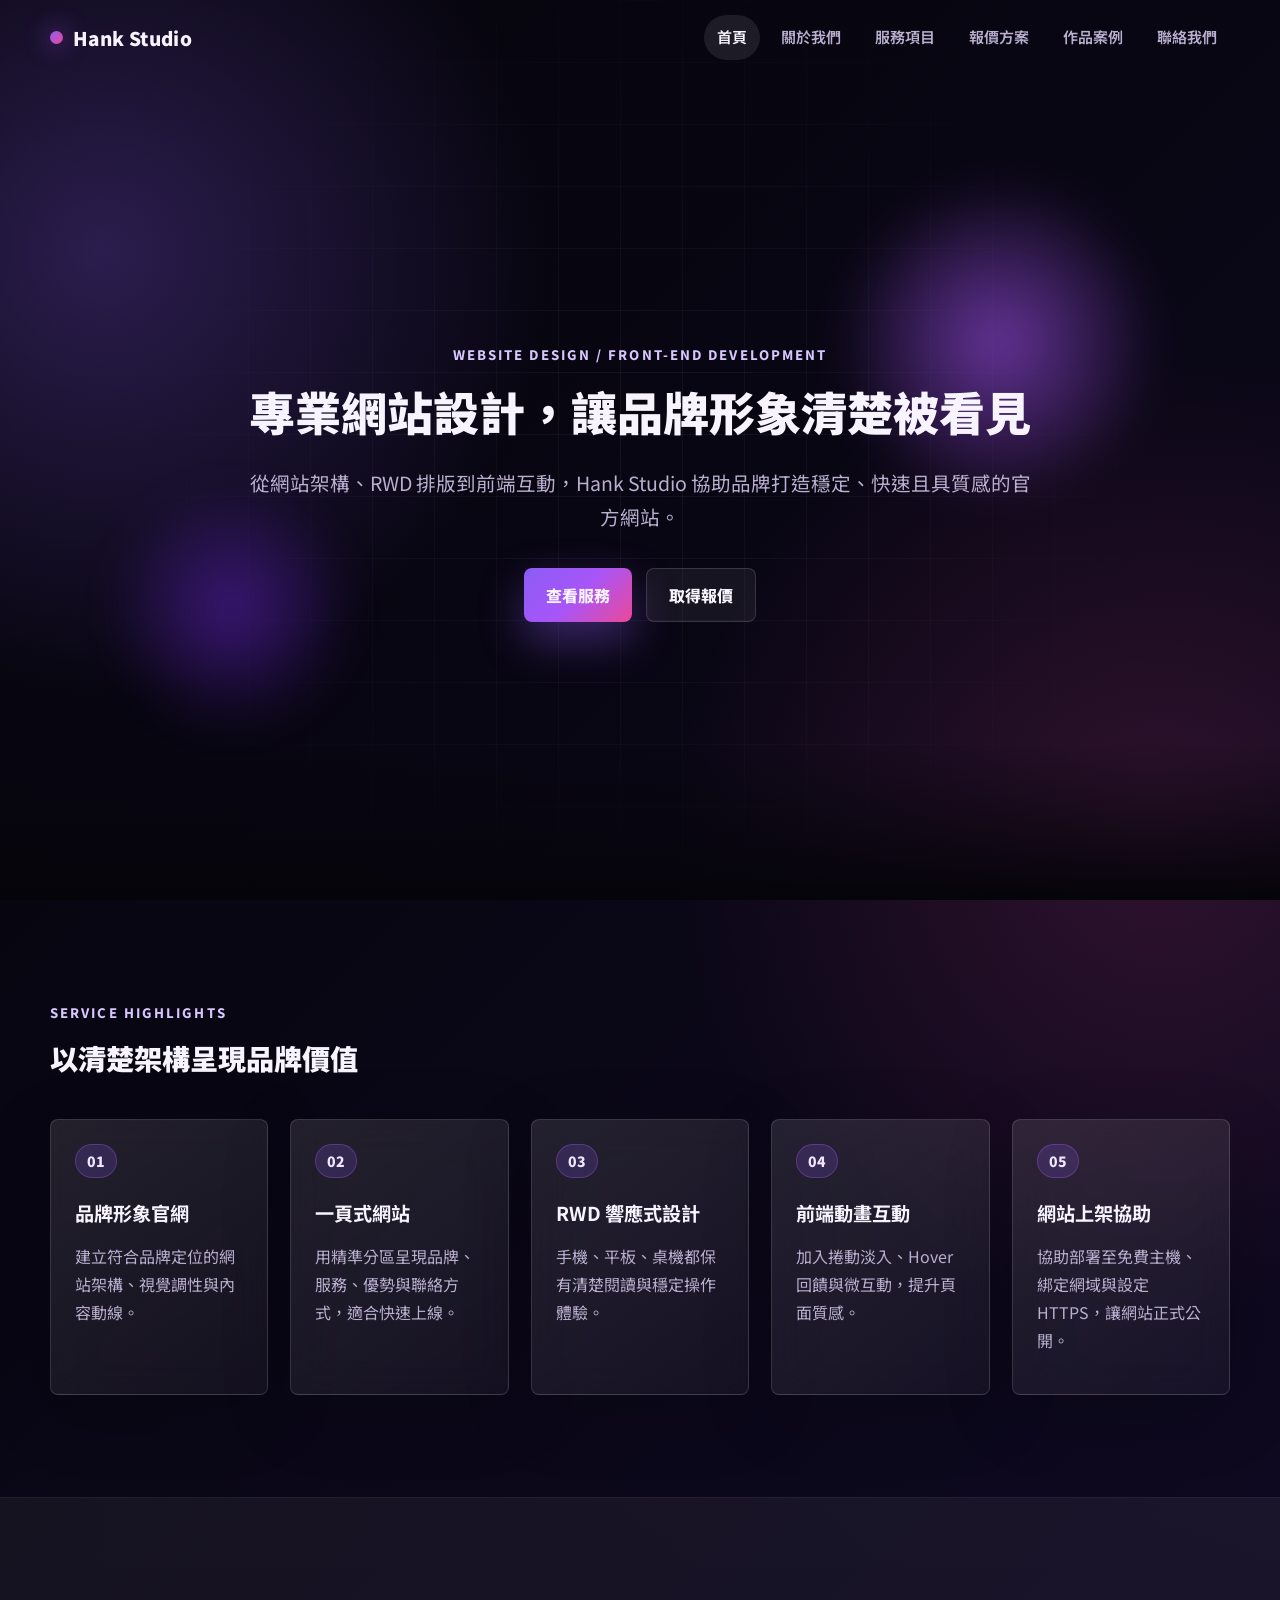
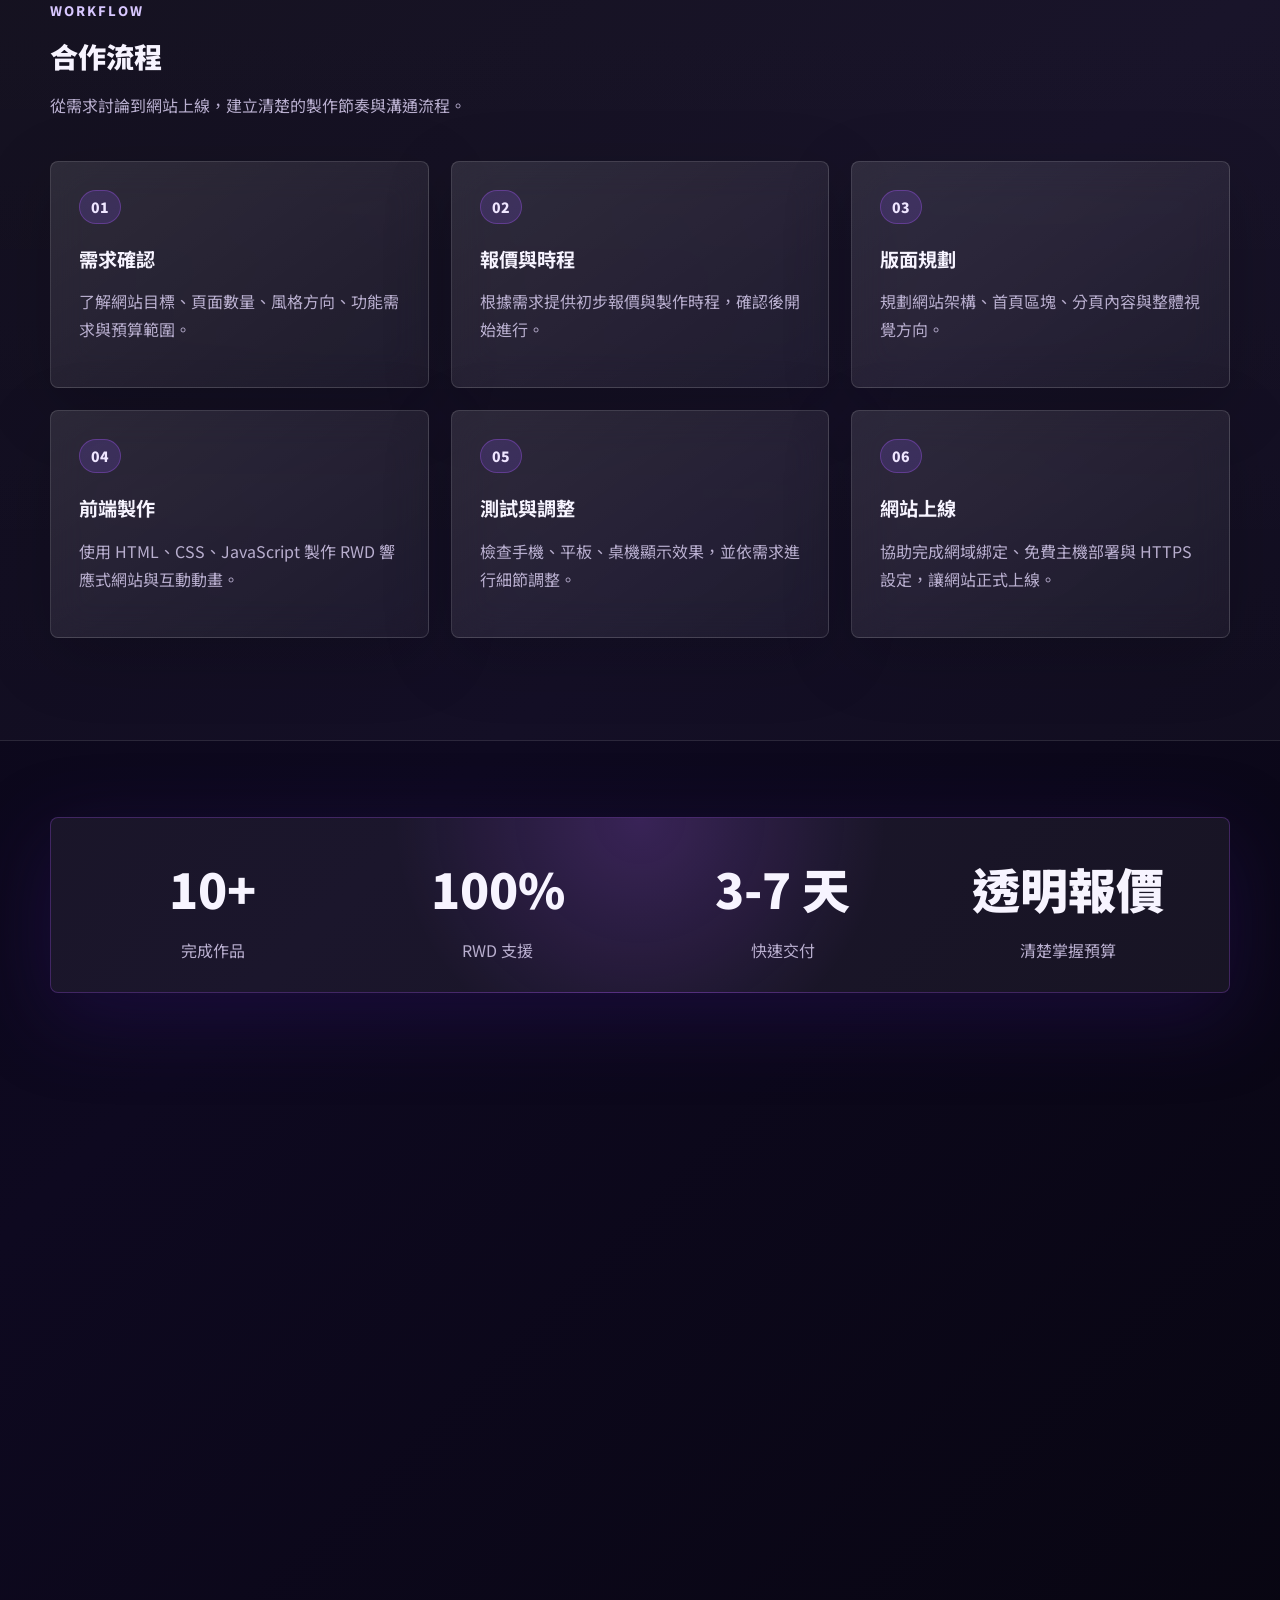
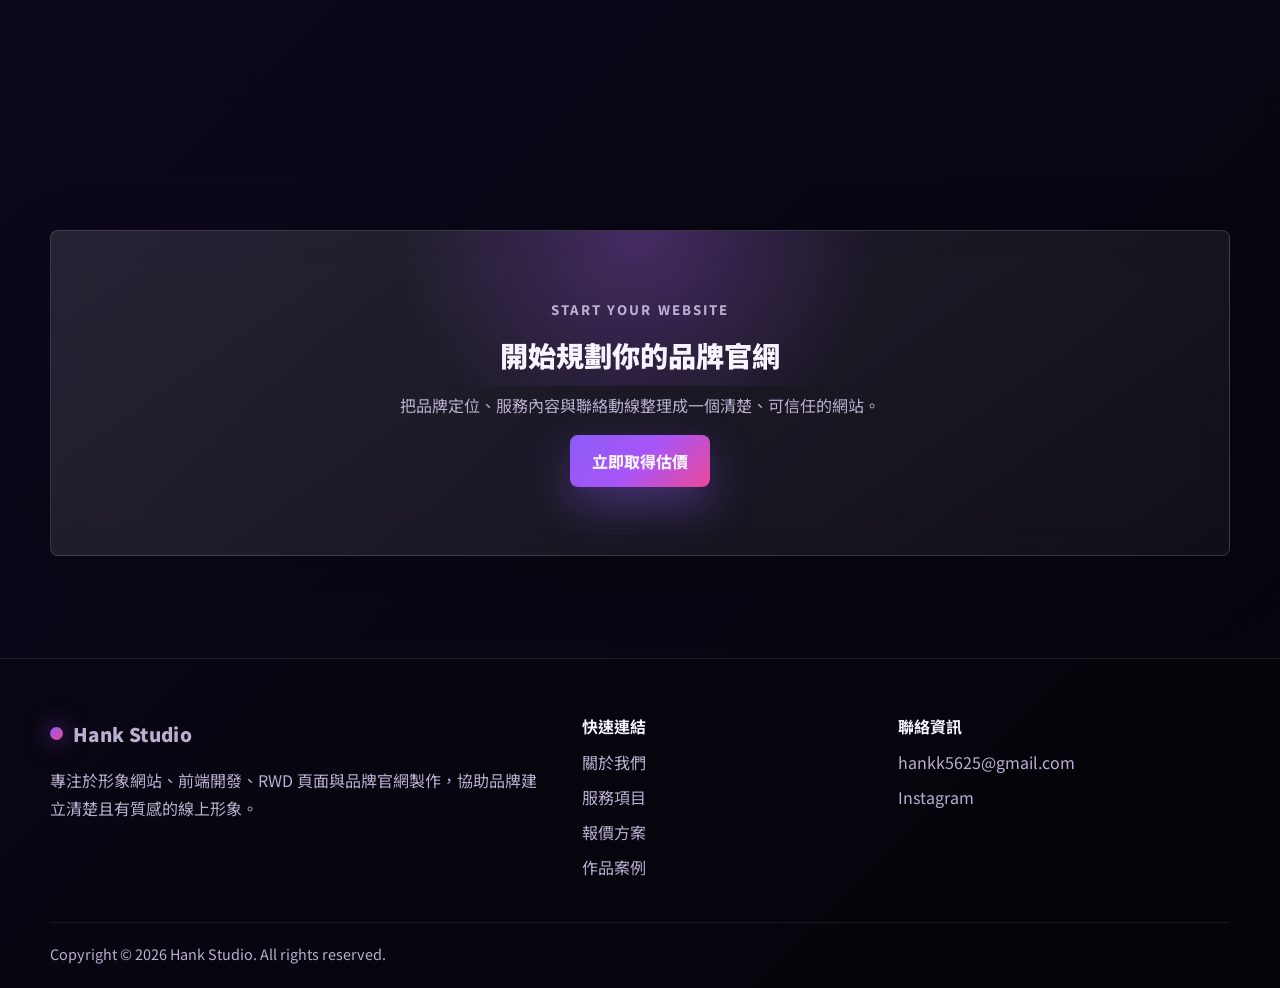
==== commit d93c41d9: "Reduce heading scale and refresh copy" ====
--- a/index.html
+++ b/index.html
@@ -35,8 +35,8 @@
       <div class="hero-grid"></div>
       <div class="container hero-inner">
         <p class="eyebrow reveal">Website Design / Front-end Development</p>
-        <h1 class="reveal">打造兼具質感與轉換效率的品牌官網</h1>
-        <p class="hero-copy reveal">Hank Studio 以網站策略、視覺排版與前端互動為核心，協助品牌建立清晰、穩定且具專業信任感的線上門面。</p>
+        <h1 class="reveal">專業網站設計，讓品牌形象清楚被看見</h1>
+        <p class="hero-copy reveal">從網站架構、RWD 排版到前端互動，Hank Studio 協助品牌打造穩定、快速且具質感的官方網站。</p>
         <div class="hero-actions reveal">
           <a class="btn btn-primary" href="services.html">查看服務</a>
           <a class="btn btn-ghost" href="pricing.html">取得報價</a>
@@ -48,7 +48,7 @@
       <div class="container">
         <div class="section-heading reveal">
           <p class="eyebrow">Service Highlights</p>
-          <h2>讓品牌從第一眼就建立專業信任</h2>
+          <h2>以清楚架構呈現品牌價值</h2>
         </div>
         <div class="feature-grid">
           <article class="glass-card reveal">
@@ -85,7 +85,7 @@
         <div class="section-heading reveal">
           <p class="eyebrow">Workflow</p>
           <h2>合作流程</h2>
-          <p>從需求梳理、版面規劃到網站上線，每個階段都有明確交付與溝通節點。</p>
+          <p>從需求討論到網站上線，建立清楚的製作節奏與溝通流程。</p>
         </div>
         <div class="process-grid">
           <article class="process-card reveal">
@@ -181,8 +181,8 @@
     <section class="section cta-section">
       <div class="container cta-panel reveal">
         <p class="eyebrow">Start Your Website</p>
-        <h2>讓品牌網站成為穩定接觸客戶的入口</h2>
-        <p>將品牌定位、服務價值與聯絡動線整合成清楚有力的數位形象。</p>
+        <h2>開始規劃你的品牌官網</h2>
+        <p>把品牌定位、服務內容與聯絡動線整理成一個清楚、可信任的網站。</p>
         <a class="btn btn-primary" href="pricing.html">立即取得估價</a>
       </div>
     </section>
--- a/assets/css/style.css
+++ b/assets/css/style.css
@@ -233,7 +233,7 @@
 h2,
 h3,
 p {
-  overflow-wrap: anywhere;
+  overflow-wrap: break-word;
 }
 
 h1,
@@ -245,17 +245,23 @@
 
 .hero h1 {
   margin-bottom: 24px;
-  font-size: clamp(2.15rem, 4.6vw, 4.35rem);
+  max-width: 820px;
+  margin-inline: auto;
+  font-size: clamp(1.9rem, 3.6vw, 3.35rem);
   font-weight: 900;
   letter-spacing: 0;
+  line-height: 1.32;
+  text-wrap: balance;
 }
 
 .page-hero h1 {
-  max-width: 880px;
+  max-width: 780px;
   margin-bottom: 20px;
-  font-size: clamp(2rem, 3.6vw, 3.35rem);
+  font-size: clamp(1.65rem, 2.55vw, 2.45rem);
   font-weight: 900;
   letter-spacing: 0;
+  line-height: 1.36;
+  text-wrap: balance;
 }
 
 .hero-copy,
@@ -334,8 +340,10 @@
 .contact-info h2,
 .cta-panel h2 {
   margin-bottom: 12px;
-  font-size: clamp(1.65rem, 3vw, 2.55rem);
+  font-size: clamp(1.38rem, 2.2vw, 2rem);
   font-weight: 900;
+  line-height: 1.36;
+  text-wrap: balance;
 }
 
 .section-heading p:not(.eyebrow),
@@ -980,7 +988,7 @@
 
   .hero h1,
   .page-hero h1 {
-    font-size: 2rem;
+    font-size: 1.72rem;
   }
 
   .feature-grid,
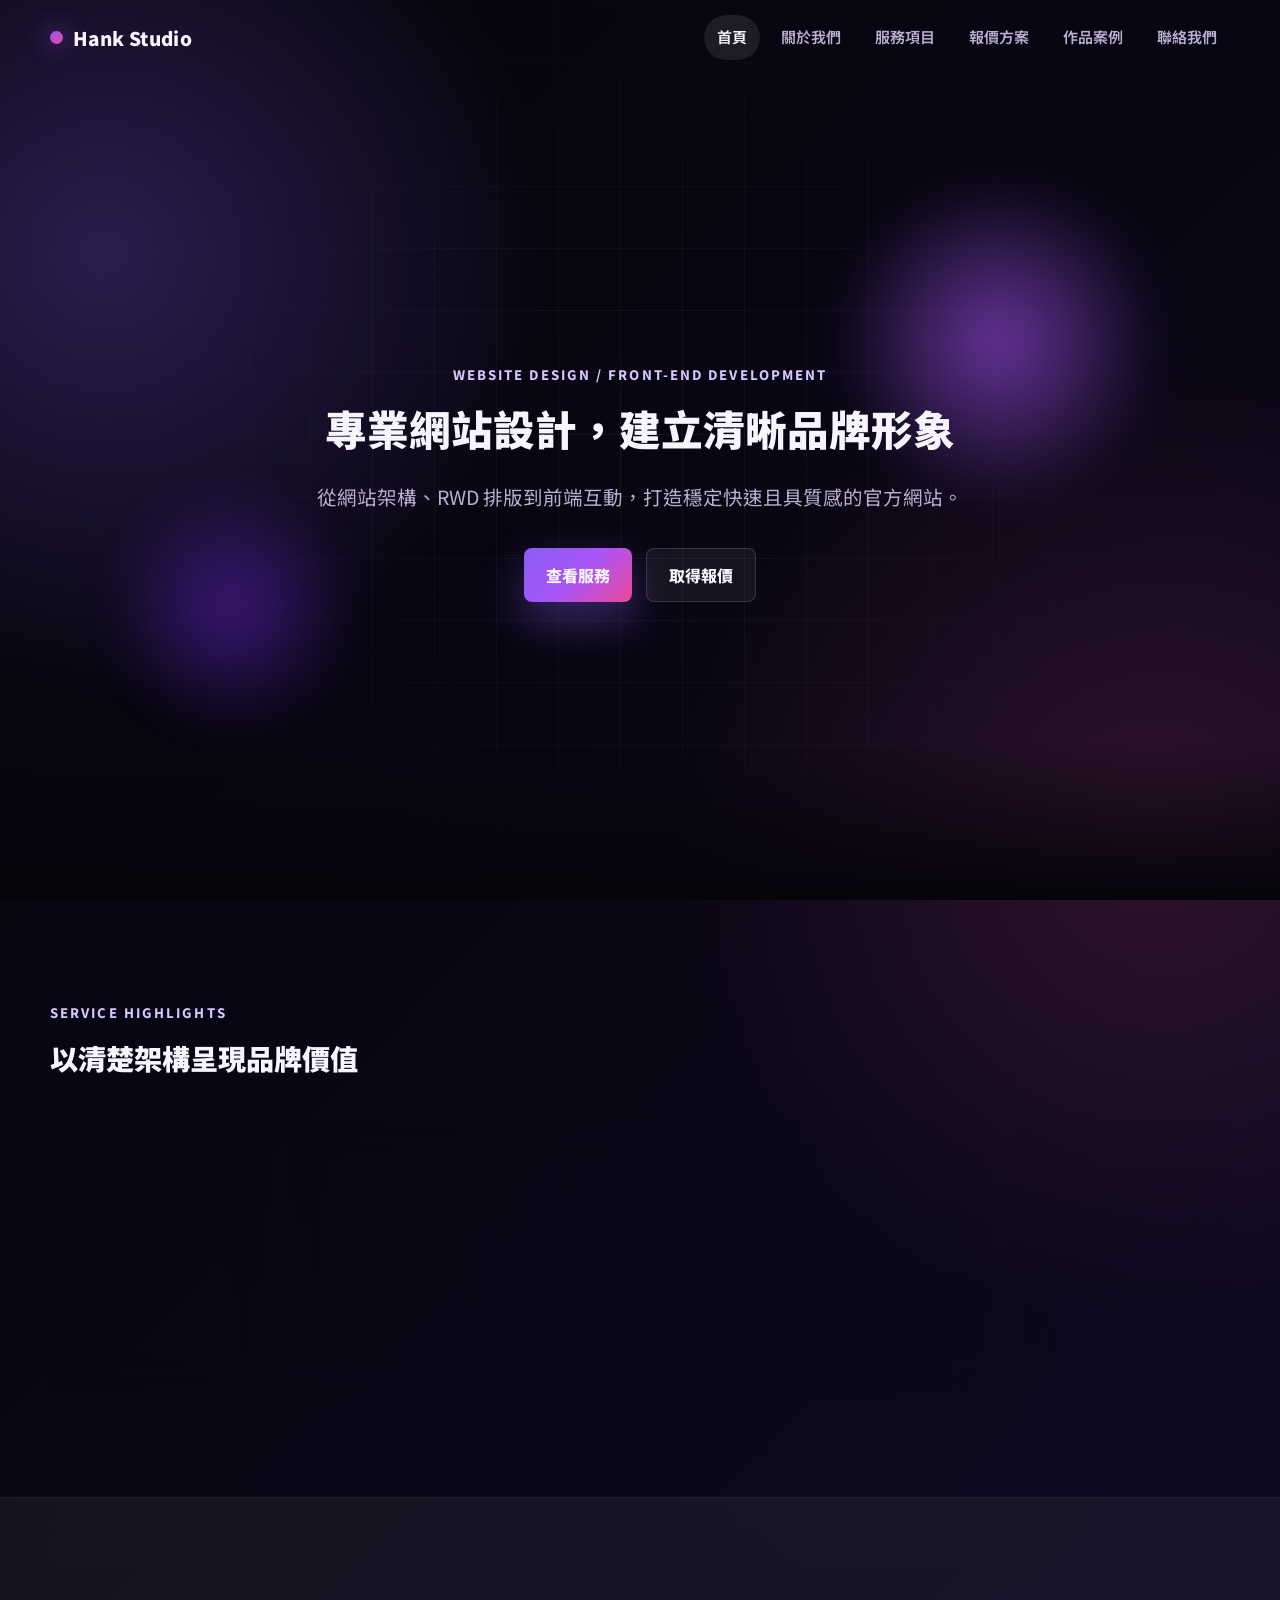
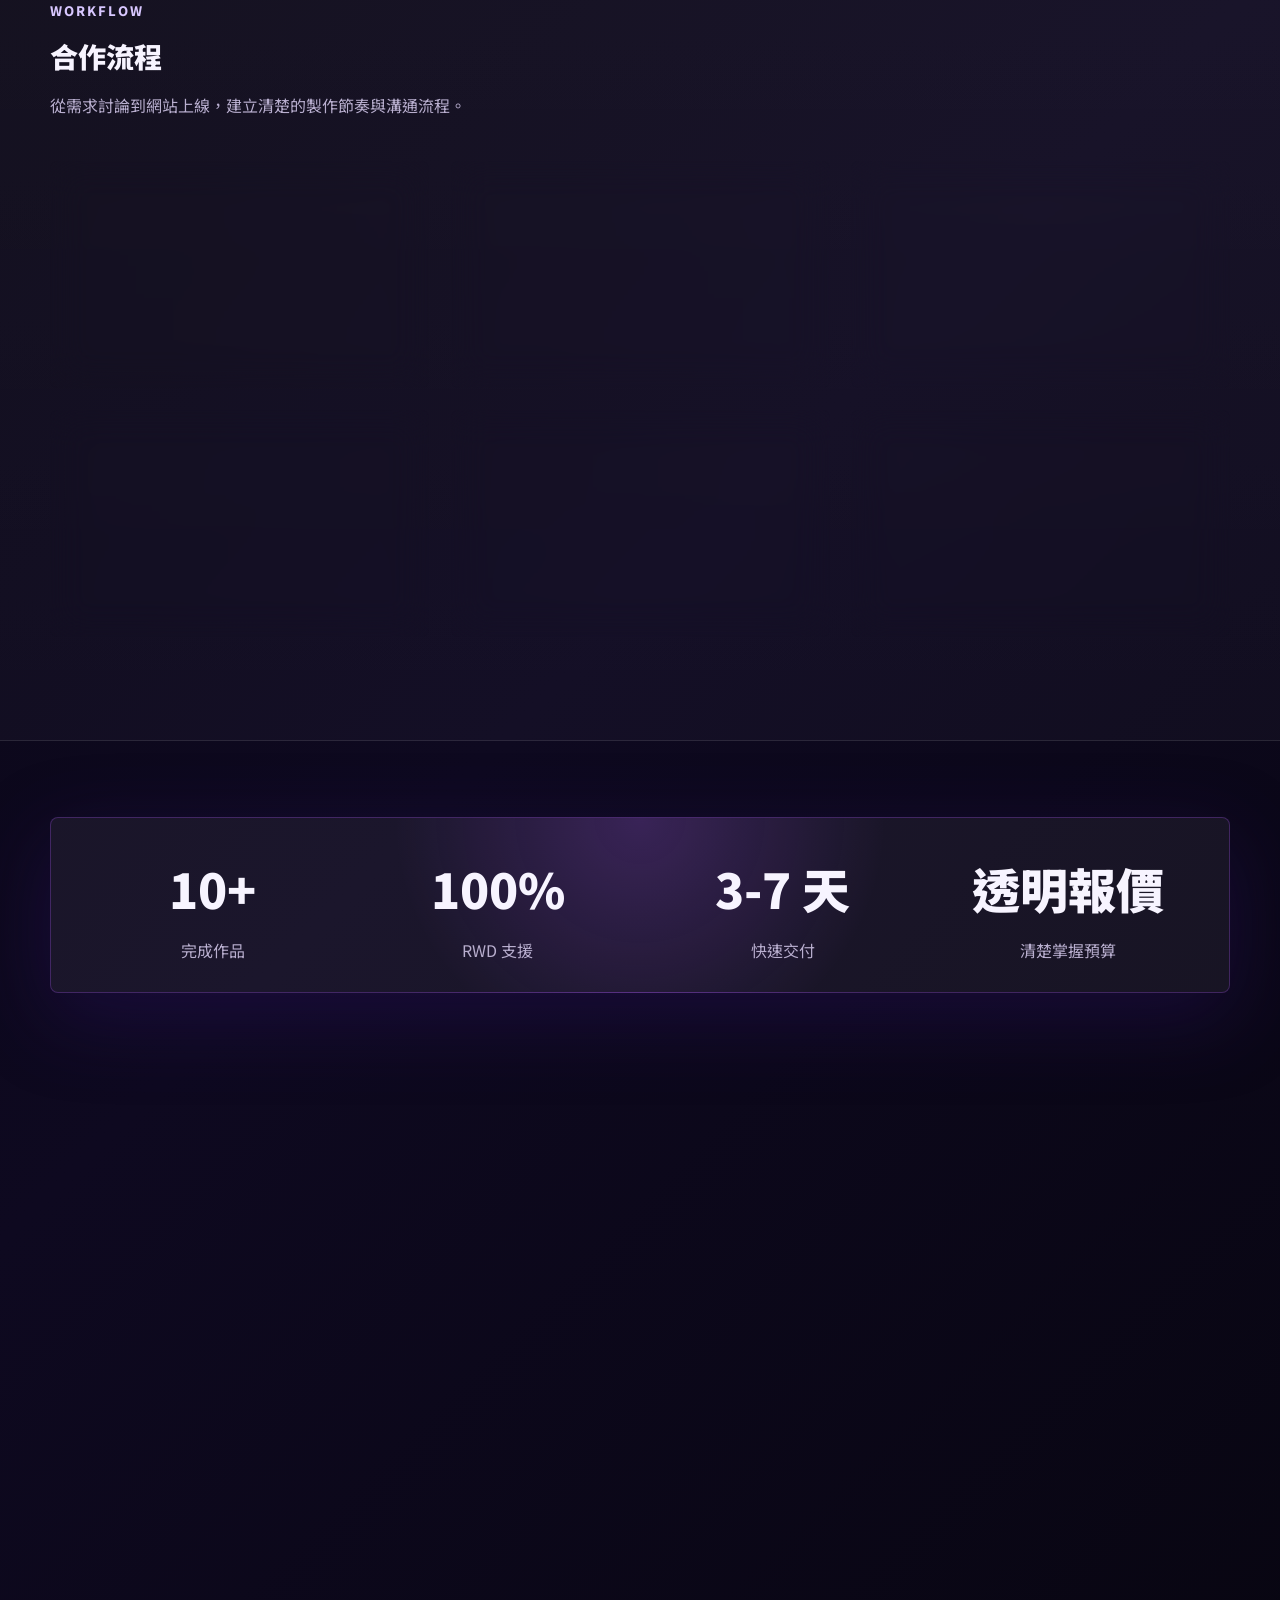
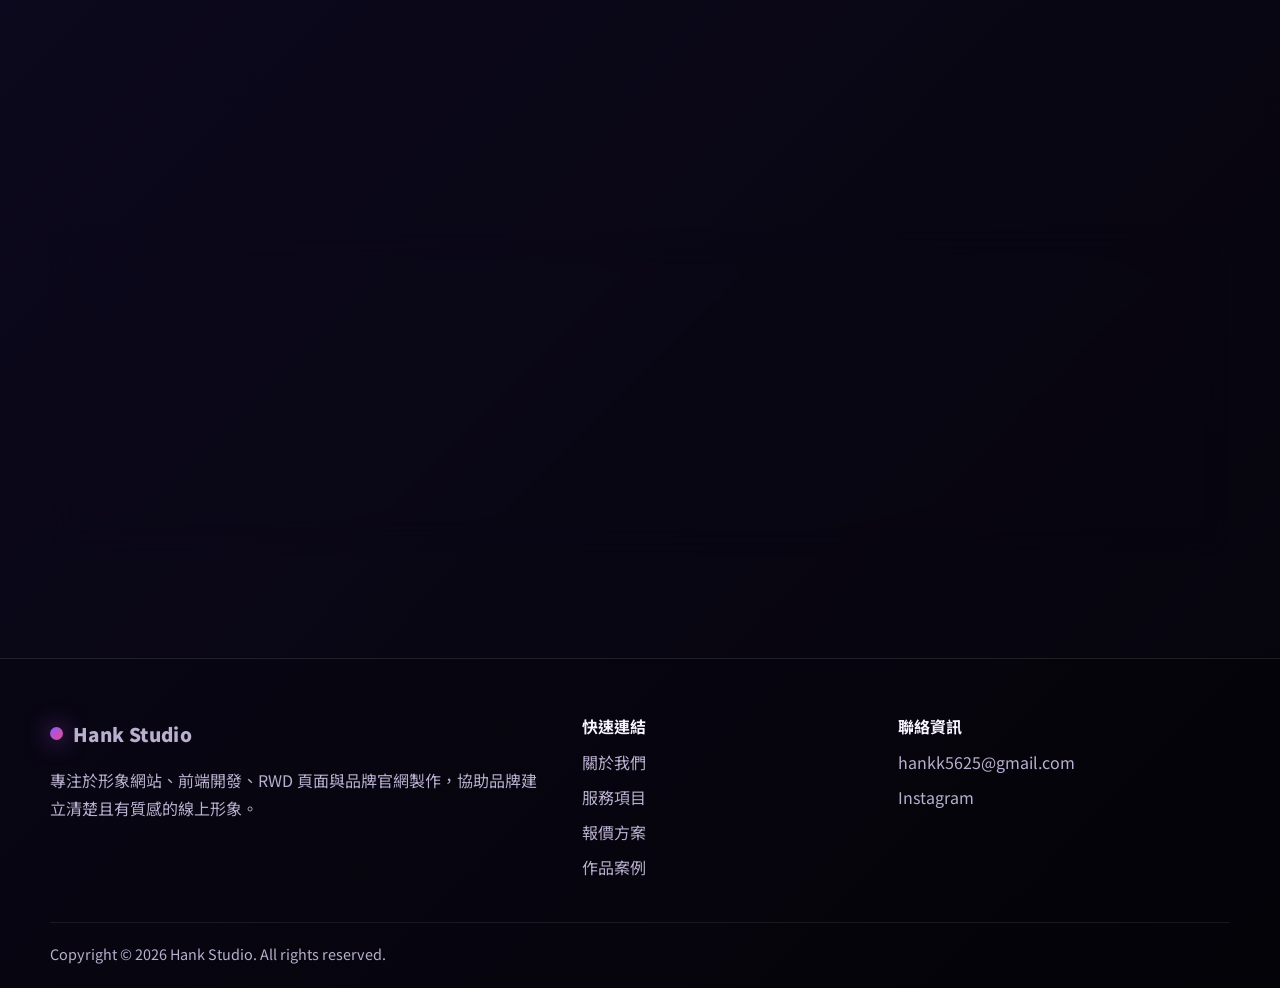
==== commit be902f62: "Keep hero headline on one line" ====
--- a/index.html
+++ b/index.html
@@ -35,8 +35,8 @@
       <div class="hero-grid"></div>
       <div class="container hero-inner">
         <p class="eyebrow reveal">Website Design / Front-end Development</p>
-        <h1 class="reveal">專業網站設計，讓品牌形象清楚被看見</h1>
-        <p class="hero-copy reveal">從網站架構、RWD 排版到前端互動，Hank Studio 協助品牌打造穩定、快速且具質感的官方網站。</p>
+        <h1 class="reveal">專業網站設計，建立清晰品牌形象</h1>
+        <p class="hero-copy reveal">從網站架構、RWD 排版到前端互動，打造穩定快速且具質感的官方網站。</p>
         <div class="hero-actions reveal">
           <a class="btn btn-primary" href="services.html">查看服務</a>
           <a class="btn btn-ghost" href="pricing.html">取得報價</a>
--- a/assets/css/style.css
+++ b/assets/css/style.css
@@ -245,9 +245,9 @@
 
 .hero h1 {
   margin-bottom: 24px;
-  max-width: 820px;
+  max-width: 100%;
   margin-inline: auto;
-  font-size: clamp(1.9rem, 3.6vw, 3.35rem);
+  font-size: clamp(1.8rem, 3.25vw, 3rem);
   font-weight: 900;
   letter-spacing: 0;
   line-height: 1.32;
@@ -981,6 +981,17 @@
   }
 }
 
+@media (min-width: 821px) {
+  .hero h1,
+  .hero-copy {
+    white-space: nowrap;
+  }
+
+  .hero-copy {
+    max-width: 1000px;
+  }
+}
+
 @media (max-width: 620px) {
   .container {
     width: min(calc(100% - 28px), var(--max));
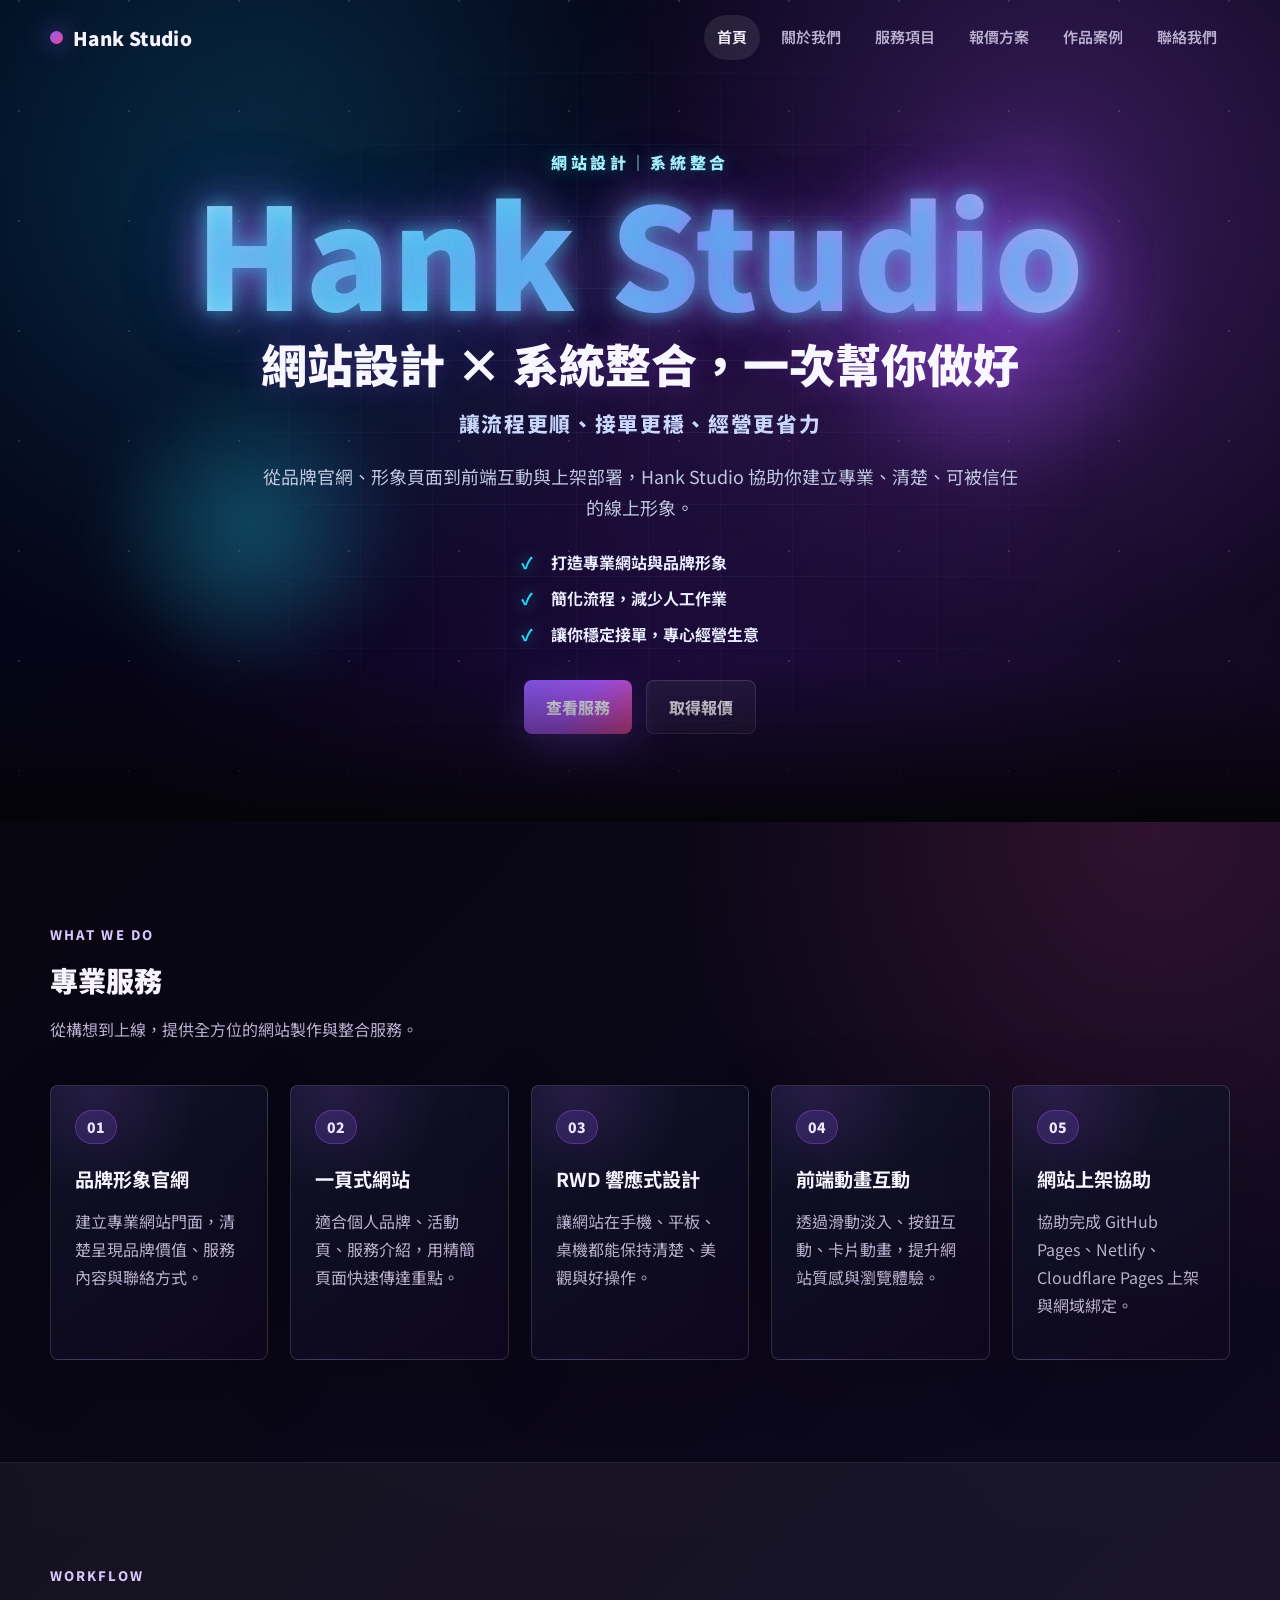
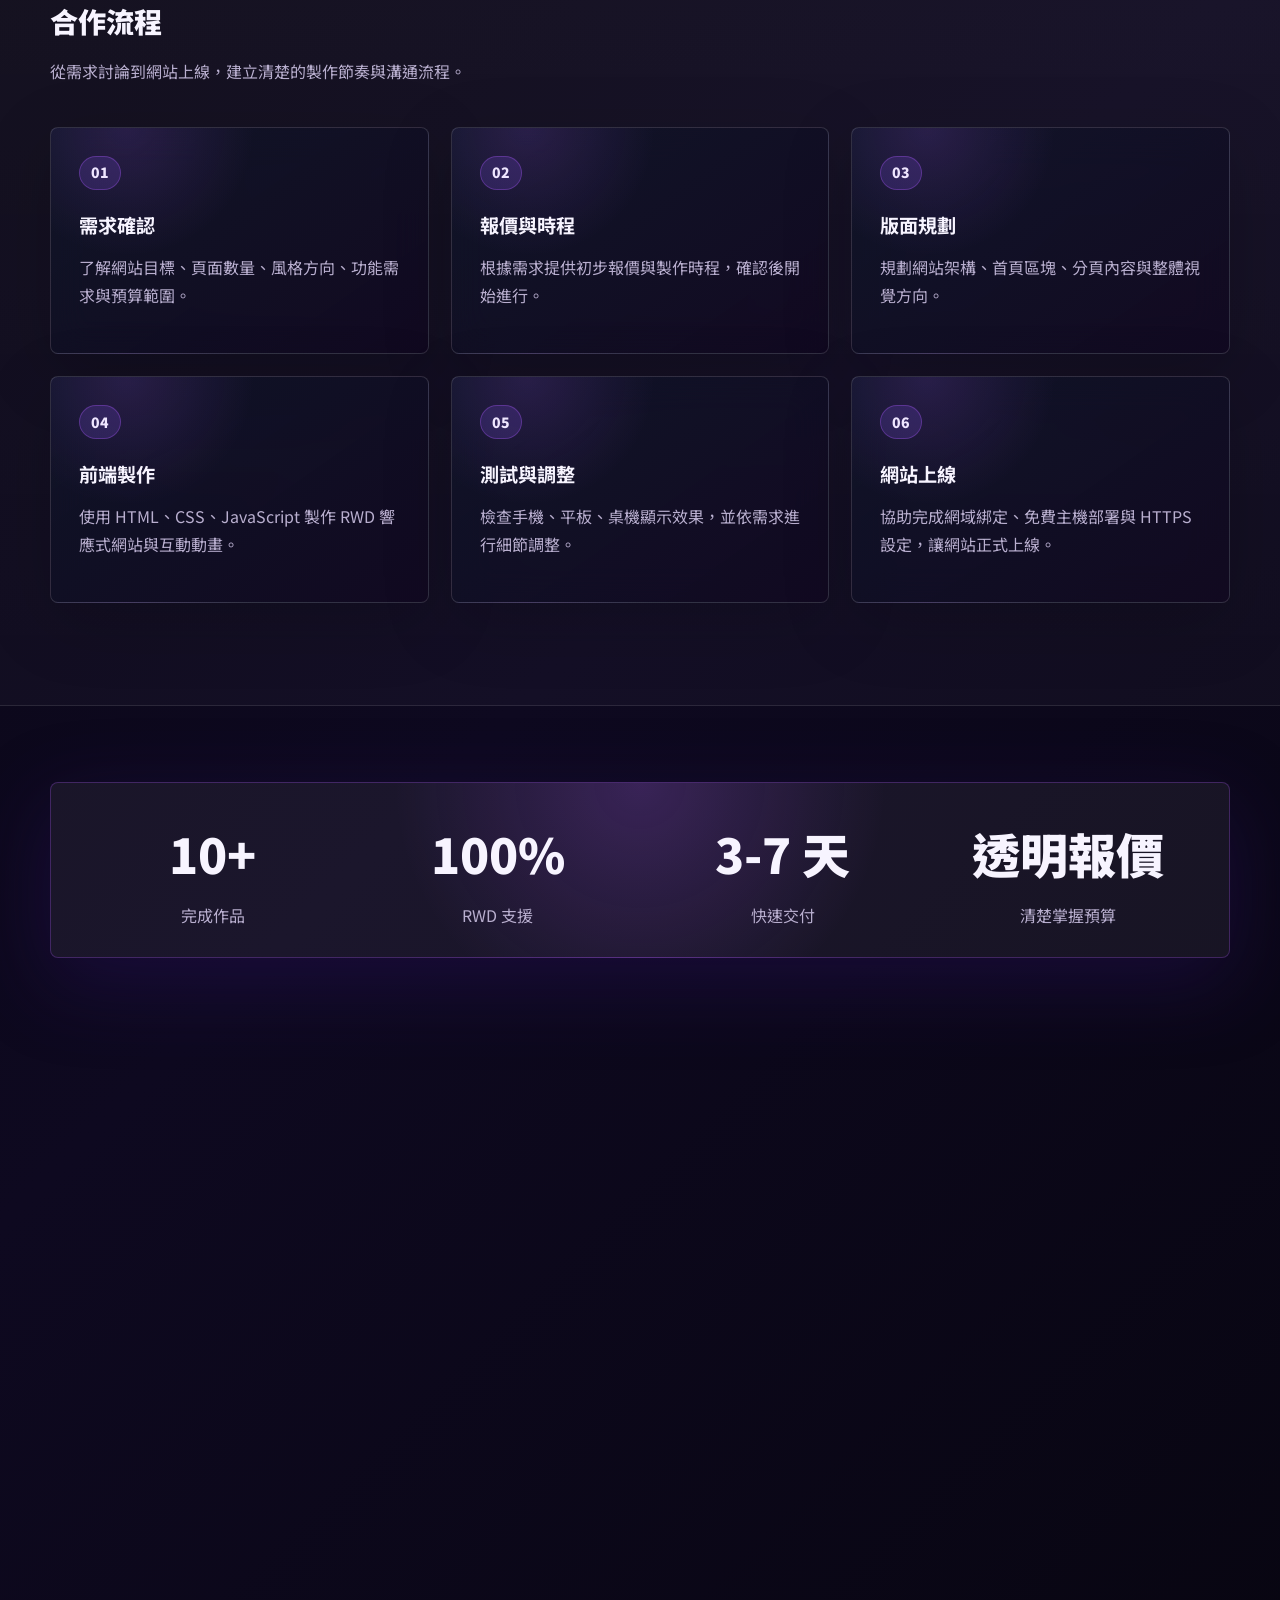
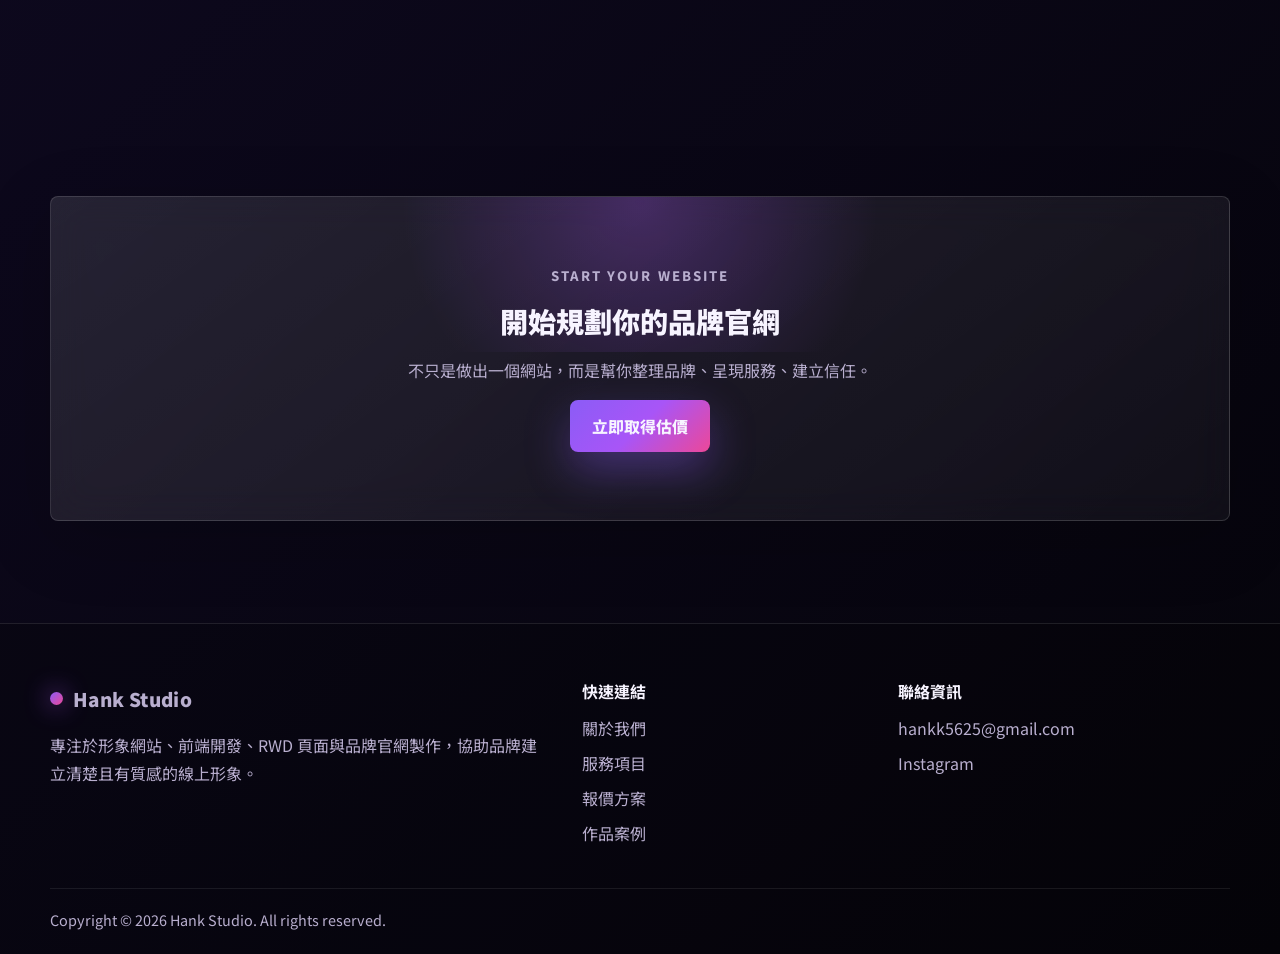
==== commit acfcb13a: "Revamp homepage tech hero" ====
--- a/index.html
+++ b/index.html
@@ -34,9 +34,18 @@
       <div class="hero-orbit hero-orbit-two"></div>
       <div class="hero-grid"></div>
       <div class="container hero-inner">
-        <p class="eyebrow reveal">Website Design / Front-end Development</p>
-        <h1 class="reveal">專業網站設計，建立清晰品牌形象</h1>
-        <p class="hero-copy reveal">從網站架構、RWD 排版到前端互動，打造穩定快速且具質感的官方網站。</p>
+        <div class="hero-brand reveal">
+          <p class="brand-kicker">網站設計｜系統整合</p>
+          <h1 class="brand-title" data-text="Hank Studio">Hank Studio</h1>
+        </div>
+        <p class="hero-tagline reveal">網站設計 × 系統整合，一次幫你做好</p>
+        <p class="hero-subtitle reveal">讓流程更順、接單更穩、經營更省力</p>
+        <p class="hero-description reveal">從品牌官網、形象頁面到前端互動與上架部署，Hank Studio 協助你建立專業、清楚、可被信任的線上形象。</p>
+        <ul class="hero-points reveal" aria-label="Hank Studio 重點服務">
+          <li>打造專業網站與品牌形象</li>
+          <li>簡化流程，減少人工作業</li>
+          <li>讓你穩定接單，專心經營生意</li>
+        </ul>
         <div class="hero-actions reveal">
           <a class="btn btn-primary" href="services.html">查看服務</a>
           <a class="btn btn-ghost" href="pricing.html">取得報價</a>
@@ -47,34 +56,35 @@
     <section class="section">
       <div class="container">
         <div class="section-heading reveal">
-          <p class="eyebrow">Service Highlights</p>
-          <h2>以清楚架構呈現品牌價值</h2>
+          <p class="eyebrow">WHAT WE DO</p>
+          <h2>專業服務</h2>
+          <p>從構想到上線，提供全方位的網站製作與整合服務。</p>
         </div>
         <div class="feature-grid">
           <article class="glass-card reveal">
             <span class="card-icon">01</span>
             <h3>品牌形象官網</h3>
-            <p>建立符合品牌定位的網站架構、視覺調性與內容動線。</p>
+            <p>建立專業網站門面，清楚呈現品牌價值、服務內容與聯絡方式。</p>
           </article>
           <article class="glass-card reveal">
             <span class="card-icon">02</span>
             <h3>一頁式網站</h3>
-            <p>用精準分區呈現品牌、服務、優勢與聯絡方式，適合快速上線。</p>
+            <p>適合個人品牌、活動頁、服務介紹，用精簡頁面快速傳達重點。</p>
           </article>
           <article class="glass-card reveal">
             <span class="card-icon">03</span>
             <h3>RWD 響應式設計</h3>
-            <p>手機、平板、桌機都保有清楚閱讀與穩定操作體驗。</p>
+            <p>讓網站在手機、平板、桌機都能保持清楚、美觀與好操作。</p>
           </article>
           <article class="glass-card reveal">
             <span class="card-icon">04</span>
             <h3>前端動畫互動</h3>
-            <p>加入捲動淡入、Hover 回饋與微互動，提升頁面質感。</p>
+            <p>透過滑動淡入、按鈕互動、卡片動畫，提升網站質感與瀏覽體驗。</p>
           </article>
           <article class="glass-card reveal">
             <span class="card-icon">05</span>
             <h3>網站上架協助</h3>
-            <p>協助部署至免費主機、綁定網域與設定 HTTPS，讓網站正式公開。</p>
+            <p>協助完成 GitHub Pages、Netlify、Cloudflare Pages 上架與網域綁定。</p>
           </article>
         </div>
       </div>
@@ -125,15 +135,15 @@
     <section class="section stats-section">
       <div class="container stats-grid reveal">
         <div class="stat-item">
-          <strong><span data-count="10">0</span>+</strong>
+          <strong><span data-count="10">10</span>+</strong>
           <p>完成作品</p>
         </div>
         <div class="stat-item">
-          <strong><span data-count="100">0</span>%</strong>
+          <strong><span data-count="100">100</span>%</strong>
           <p>RWD 支援</p>
         </div>
         <div class="stat-item">
-          <strong><span data-count="3">0</span>-<span data-count="7">0</span> 天</strong>
+          <strong><span data-count="3">3</span>-<span data-count="7">7</span> 天</strong>
           <p>快速交付</p>
         </div>
         <div class="stat-item">
@@ -180,9 +190,9 @@
 
     <section class="section cta-section">
       <div class="container cta-panel reveal">
-        <p class="eyebrow">Start Your Website</p>
+        <p class="eyebrow">START YOUR WEBSITE</p>
         <h2>開始規劃你的品牌官網</h2>
-        <p>把品牌定位、服務內容與聯絡動線整理成一個清楚、可信任的網站。</p>
+        <p>不只是做出一個網站，而是幫你整理品牌、呈現服務、建立信任。</p>
         <a class="btn btn-primary" href="pricing.html">立即取得估價</a>
       </div>
     </section>
--- a/assets/css/style.css
+++ b/assets/css/style.css
@@ -160,12 +160,31 @@
 
 .hero {
   position: relative;
-  min-height: 100vh;
+  min-height: 90vh;
   display: grid;
   place-items: center;
-  padding: calc(var(--header-height) + 86px) 0 96px;
+  padding: calc(var(--header-height) + 72px) 0 88px;
   isolation: isolate;
   overflow: hidden;
+  background:
+    radial-gradient(circle at 18% 26%, rgba(14, 165, 233, 0.18), transparent 28rem),
+    radial-gradient(circle at 82% 20%, rgba(168, 85, 247, 0.28), transparent 30rem),
+    radial-gradient(circle at 50% 92%, rgba(91, 33, 182, 0.2), transparent 32rem),
+    linear-gradient(135deg, #020617 0%, #070417 48%, #12071f 100%);
+}
+
+.hero::before {
+  content: "";
+  position: absolute;
+  inset: -20%;
+  z-index: -5;
+  background:
+    radial-gradient(circle, rgba(255, 255, 255, 0.38) 0 1px, transparent 1.5px),
+    radial-gradient(circle at 30% 20%, rgba(34, 211, 238, 0.16), transparent 26rem),
+    radial-gradient(circle at 70% 60%, rgba(168, 85, 247, 0.2), transparent 30rem);
+  background-size: 110px 110px, auto, auto;
+  opacity: 0.34;
+  animation: starDrift 24s linear infinite;
 }
 
 .hero::after,
@@ -181,42 +200,45 @@
 .hero-grid {
   position: absolute;
   inset: 0;
-  z-index: -3;
+  z-index: -4;
   background-image:
-    linear-gradient(rgba(255, 255, 255, 0.055) 1px, transparent 1px),
-    linear-gradient(90deg, rgba(255, 255, 255, 0.055) 1px, transparent 1px);
-  background-size: 62px 62px;
-  mask-image: radial-gradient(circle at center, black 0%, transparent 70%);
+    linear-gradient(rgba(125, 211, 252, 0.07) 1px, transparent 1px),
+    linear-gradient(90deg, rgba(168, 85, 247, 0.08) 1px, transparent 1px),
+    radial-gradient(ellipse at center, rgba(168, 85, 247, 0.1), transparent 58%);
+  background-size: 72px 72px, 72px 72px, auto;
+  mask-image: radial-gradient(circle at center, black 0%, transparent 76%);
+  animation: gridPulse 9s ease-in-out infinite alternate;
 }
 
 .hero-orbit {
   position: absolute;
-  z-index: -2;
+  z-index: -3;
   border-radius: 999px;
-  filter: blur(20px);
-  opacity: 0.65;
-  animation: floatGlow 7s ease-in-out infinite alternate;
+  filter: blur(26px);
+  opacity: 0.72;
+  animation: floatGlow 9s ease-in-out infinite alternate;
 }
 
 .hero-orbit-one {
-  width: 360px;
-  height: 360px;
-  top: 18%;
-  right: 8%;
-  background: radial-gradient(circle, rgba(168, 85, 247, 0.9), transparent 64%);
+  width: 420px;
+  height: 420px;
+  top: 12%;
+  right: 6%;
+  background: radial-gradient(circle, rgba(168, 85, 247, 0.78), transparent 64%);
 }
 
 .hero-orbit-two {
-  width: 260px;
-  height: 260px;
-  left: 8%;
-  bottom: 18%;
-  background: radial-gradient(circle, rgba(91, 33, 182, 0.9), transparent 68%);
+  width: 320px;
+  height: 320px;
+  left: 7%;
+  bottom: 16%;
+  background: radial-gradient(circle, rgba(34, 211, 238, 0.45), transparent 68%);
   animation-delay: -2s;
 }
 
 .hero-inner {
-  max-width: 930px;
+  position: relative;
+  max-width: 1080px;
   text-align: center;
 }
 
@@ -254,6 +276,113 @@
   text-wrap: balance;
 }
 
+.hero-brand {
+  display: grid;
+  gap: 10px;
+  justify-items: center;
+  margin-bottom: 18px;
+}
+
+.brand-kicker {
+  margin: 0;
+  color: #a5f3fc;
+  font-size: clamp(0.82rem, 1.4vw, 1rem);
+  font-weight: 900;
+  letter-spacing: 0.24em;
+  text-transform: uppercase;
+  text-shadow: 0 0 18px rgba(34, 211, 238, 0.38);
+}
+
+.hero .brand-title {
+  position: relative;
+  display: inline-block;
+  margin: 0;
+  max-width: 100%;
+  color: transparent;
+  background:
+    linear-gradient(105deg, #a5f3fc 0%, #67e8f9 28%, #a78bfa 58%, #f0abfc 100%);
+  background-clip: text;
+  -webkit-background-clip: text;
+  font-size: clamp(4.25rem, 11vw, 9.6rem);
+  font-weight: 900;
+  line-height: 0.92;
+  letter-spacing: 0.01em;
+  text-shadow:
+    0 0 18px rgba(34, 211, 238, 0.34),
+    0 0 46px rgba(168, 85, 247, 0.32),
+    0 0 90px rgba(91, 33, 182, 0.22);
+}
+
+.hero .brand-title::after {
+  content: attr(data-text);
+  position: absolute;
+  inset: 0;
+  color: transparent;
+  background:
+    linear-gradient(112deg, transparent 0%, transparent 36%, rgba(255, 255, 255, 0.96) 48%, rgba(165, 243, 252, 0.9) 52%, transparent 64%, transparent 100%);
+  background-size: 240% 100%;
+  background-position: 140% 0;
+  background-clip: text;
+  -webkit-background-clip: text;
+  filter: drop-shadow(0 0 18px rgba(165, 243, 252, 0.42));
+  animation: titleSweep 4.6s ease-in-out infinite;
+  pointer-events: none;
+}
+
+.hero-tagline {
+  max-width: 900px;
+  margin: 0 auto 12px;
+  color: #f8f7ff;
+  font-size: clamp(1.55rem, 3.6vw, 3rem);
+  font-weight: 900;
+  line-height: 1.28;
+  text-shadow: 0 0 28px rgba(168, 85, 247, 0.32);
+  text-wrap: balance;
+}
+
+.hero-subtitle {
+  margin: 0 auto 20px;
+  color: #c9d7ff;
+  font-size: clamp(1rem, 1.8vw, 1.3rem);
+  font-weight: 800;
+  letter-spacing: 0.08em;
+}
+
+.hero-description {
+  max-width: 760px;
+  margin: 0 auto;
+  color: #bfc6df;
+  font-size: clamp(0.98rem, 1.6vw, 1.12rem);
+}
+
+.hero-points {
+  display: grid;
+  justify-content: center;
+  gap: 8px;
+  max-width: 660px;
+  margin: 24px auto 0;
+  padding: 0;
+  list-style: none;
+  color: #e9edff;
+  font-weight: 700;
+}
+
+.hero-points li {
+  position: relative;
+  padding-left: 30px;
+  text-align: left;
+}
+
+.hero-points li::before {
+  content: "✓";
+  position: absolute;
+  left: 0;
+  top: 0;
+  color: #22d3ee;
+  font-weight: 900;
+  text-shadow: 0 0 16px rgba(34, 211, 238, 0.72);
+}
+
 .page-hero h1 {
   max-width: 780px;
   margin-bottom: 20px;
@@ -276,7 +405,7 @@
   display: flex;
   justify-content: center;
   gap: 14px;
-  margin-top: 34px;
+  margin-top: 32px;
   flex-wrap: wrap;
 }
 
@@ -305,7 +434,10 @@
 
 .btn-primary:hover {
   background: linear-gradient(135deg, #a78bfa, var(--purple-strong), #f472b6);
-  box-shadow: 0 22px 54px rgba(168, 85, 247, 0.5);
+  box-shadow:
+    0 0 0 1px rgba(216, 180, 254, 0.26),
+    0 0 28px rgba(168, 85, 247, 0.5),
+    0 22px 54px rgba(168, 85, 247, 0.5);
 }
 
 .btn-ghost {
@@ -316,6 +448,7 @@
 .btn-ghost:hover {
   border-color: rgba(168, 85, 247, 0.6);
   background: rgba(168, 85, 247, 0.14);
+  box-shadow: 0 0 26px rgba(168, 85, 247, 0.28);
 }
 
 .section {
@@ -389,6 +522,14 @@
 
 .glass-card,
 .process-card,
+.work-card {
+  background:
+    radial-gradient(circle at 20% 0%, rgba(168, 85, 247, 0.16), transparent 34%),
+    linear-gradient(145deg, rgba(15, 23, 42, 0.72), rgba(17, 8, 32, 0.78));
+}
+
+.glass-card,
+.process-card,
 .service-card,
 .price-card,
 .work-card {
@@ -402,7 +543,10 @@
 .work-card:hover {
   transform: translateY(-8px);
   border-color: rgba(168, 85, 247, 0.58);
-  box-shadow: var(--shadow);
+  box-shadow:
+    0 0 0 1px rgba(168, 85, 247, 0.18),
+    0 0 34px rgba(168, 85, 247, 0.28),
+    var(--shadow);
 }
 
 .glass-card {
@@ -487,13 +631,32 @@
 }
 
 .work-card {
+  position: relative;
   overflow: hidden;
+}
+
+.work-card::before {
+  content: "";
+  position: absolute;
+  inset: 0 0 auto;
+  z-index: 1;
+  height: 55%;
+  background: linear-gradient(180deg, rgba(34, 211, 238, 0.08), rgba(91, 33, 182, 0.22), transparent);
+  opacity: 0.78;
+  pointer-events: none;
 }
 
 .work-card img {
   width: 100%;
   aspect-ratio: 16 / 10;
   object-fit: cover;
+  filter: saturate(1.08) contrast(1.04);
+  transition: transform 0.28s ease, filter 0.28s ease;
+}
+
+.work-card:hover img {
+  transform: scale(1.035);
+  filter: saturate(1.2) contrast(1.08);
 }
 
 .work-card div {
@@ -885,6 +1048,45 @@
   }
   to {
     transform: translate3d(-20px, 26px, 0) scale(1.08);
+  }
+}
+
+@keyframes titleSweep {
+  0%,
+  48% {
+    background-position: 140% 0;
+    opacity: 0;
+  }
+  56% {
+    opacity: 0.9;
+  }
+  78% {
+    background-position: -80% 0;
+    opacity: 0.7;
+  }
+  100% {
+    background-position: -80% 0;
+    opacity: 0;
+  }
+}
+
+@keyframes starDrift {
+  from {
+    transform: translate3d(0, 0, 0);
+  }
+  to {
+    transform: translate3d(42px, 28px, 0);
+  }
+}
+
+@keyframes gridPulse {
+  from {
+    opacity: 0.52;
+    transform: scale(1);
+  }
+  to {
+    opacity: 0.86;
+    transform: scale(1.025);
   }
 }
 
@@ -970,6 +1172,37 @@
     padding-top: calc(var(--header-height) + 76px);
   }
 
+  .hero-orbit {
+    filter: blur(32px);
+    opacity: 0.48;
+  }
+
+  .hero::before {
+    opacity: 0.18;
+    animation-duration: 36s;
+  }
+
+  .hero-grid {
+    animation: none;
+  }
+
+  .hero .brand-title {
+    font-size: clamp(3.1rem, 16vw, 5.2rem);
+    line-height: 0.98;
+  }
+
+  .brand-kicker {
+    letter-spacing: 0.16em;
+  }
+
+  .hero-tagline {
+    font-size: clamp(1.45rem, 7vw, 2.3rem);
+  }
+
+  .hero-subtitle {
+    letter-spacing: 0.04em;
+  }
+
   .section {
     padding: 76px 0;
   }
@@ -1000,6 +1233,14 @@
   .hero h1,
   .page-hero h1 {
     font-size: 1.72rem;
+  }
+
+  .hero .brand-title {
+    font-size: clamp(2.8rem, 15vw, 4.2rem);
+  }
+
+  .hero-points {
+    justify-content: stretch;
   }
 
   .feature-grid,
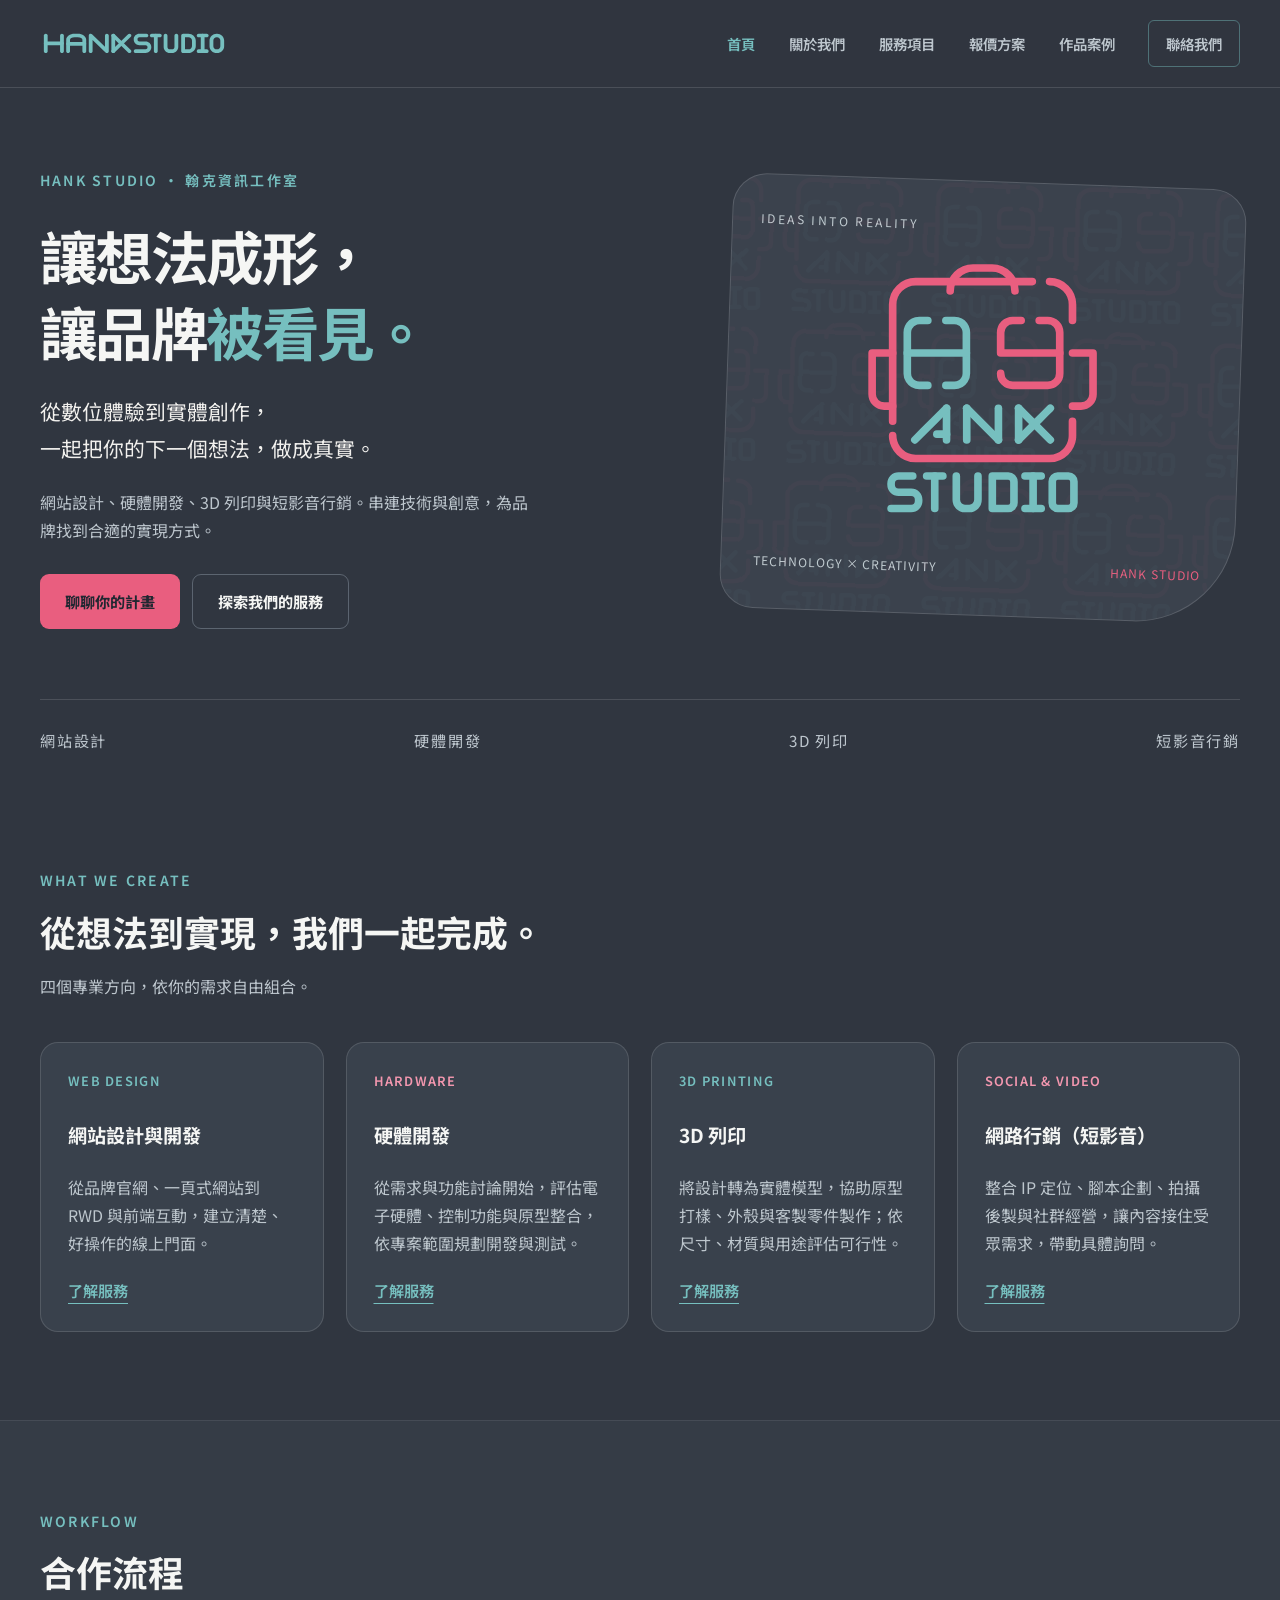
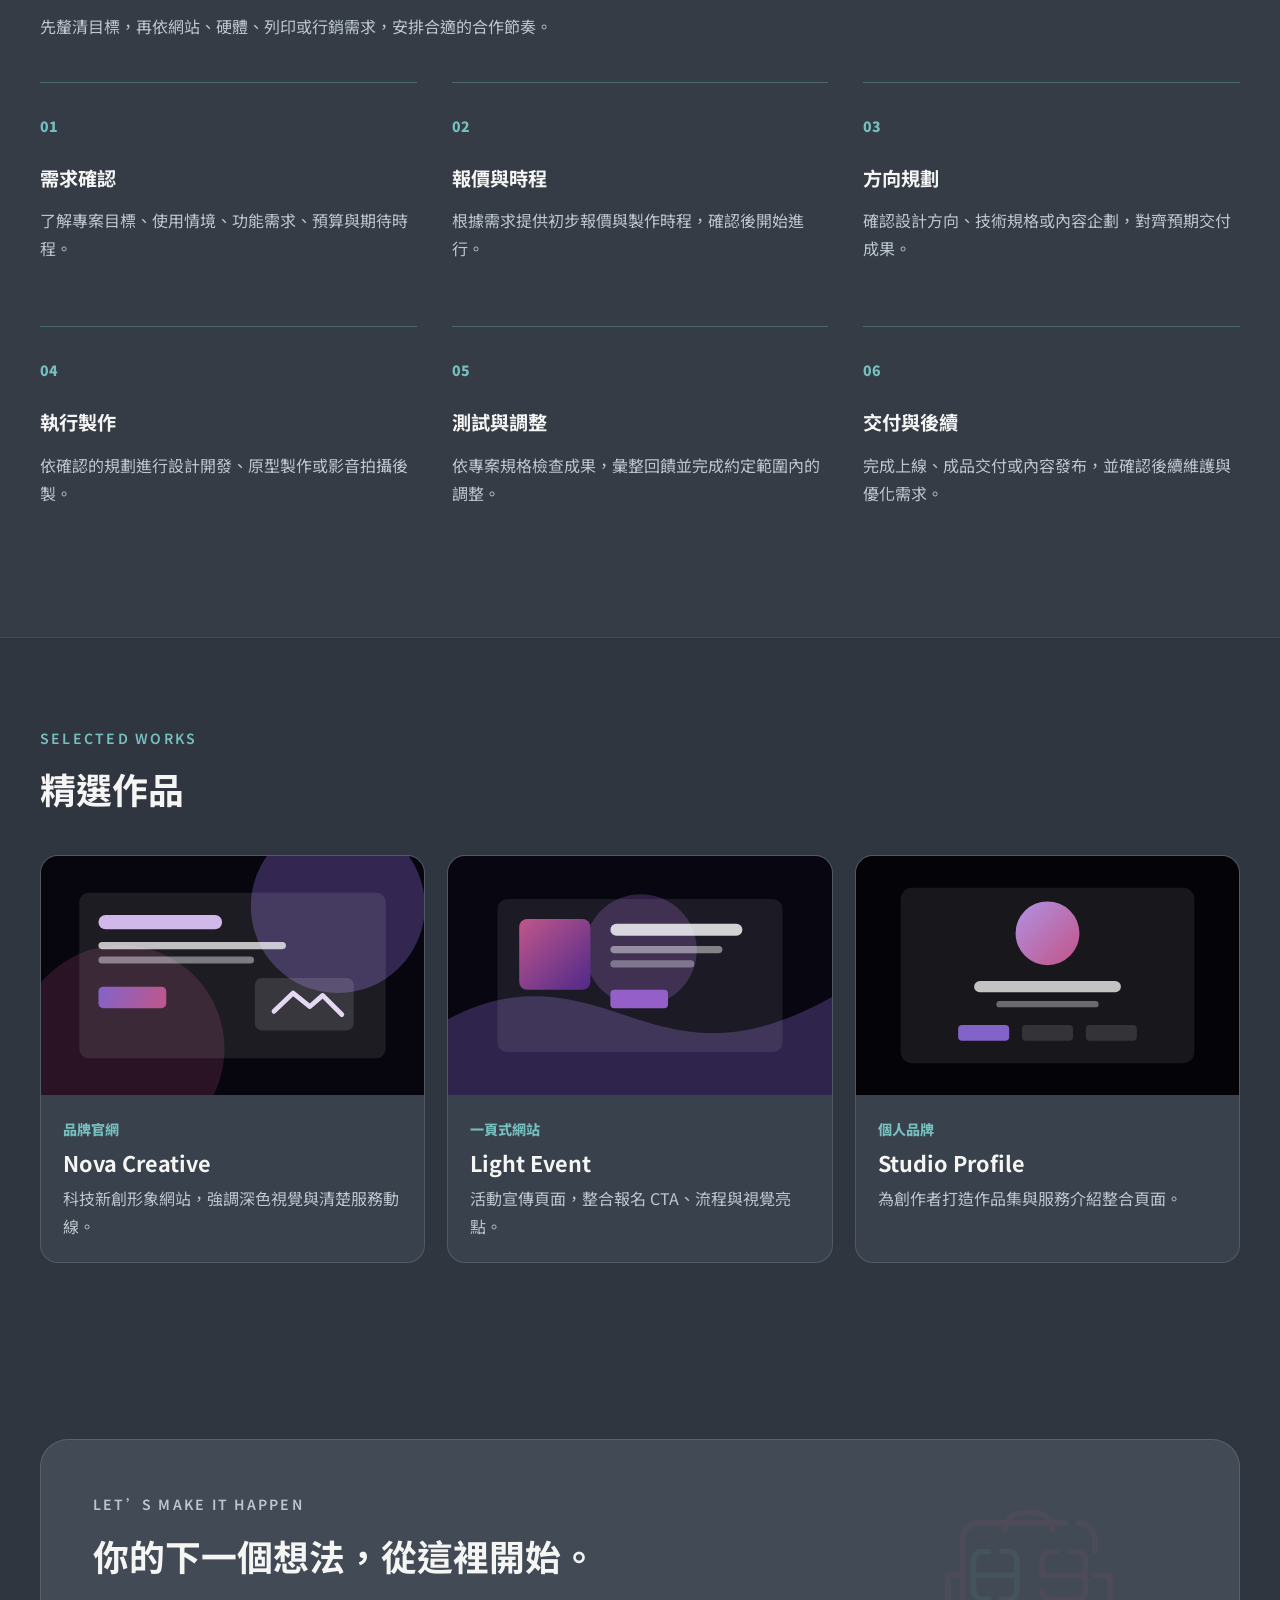
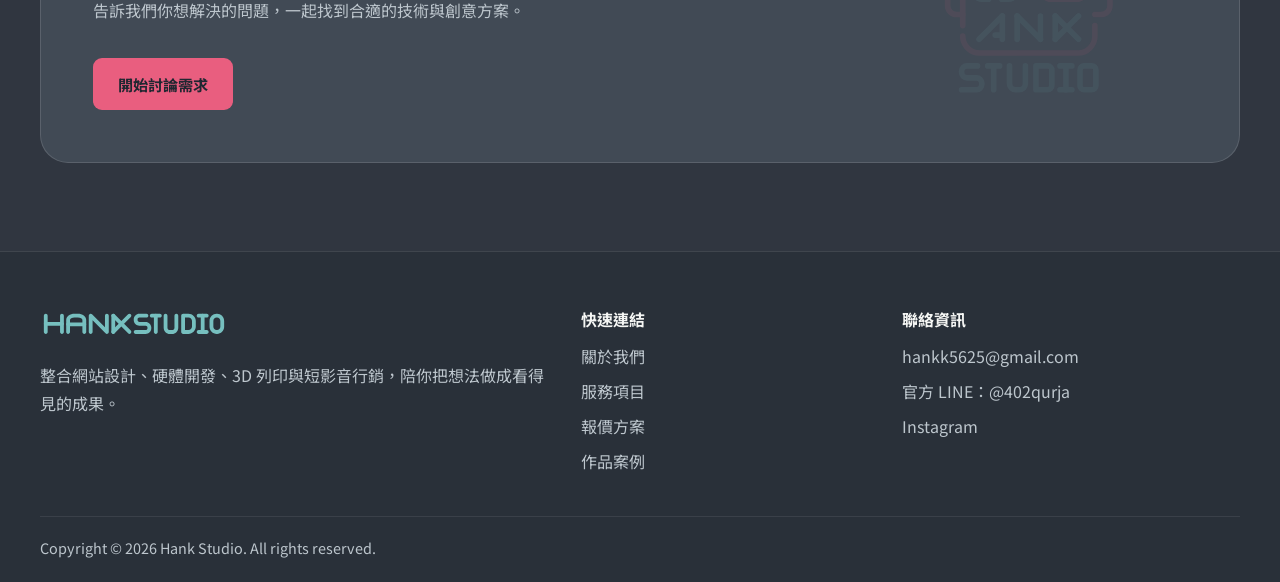
==== commit ede45860: "Redesign Hank Studio branding, services, pricing and contact channels" ====
--- a/index.html
+++ b/index.html
@@ -3,16 +3,17 @@
 <head>
   <meta charset="UTF-8">
   <meta name="viewport" content="width=device-width, initial-scale=1.0">
-  <meta name="description" content="Hank Studio 專注於形象網站、RWD 頁面、前端互動設計與網站上架，協助品牌建立專業線上形象。">
-  <title>Hank Studio | 專業品牌官網設計與前端開發</title>
+  <meta name="description" content="Hank Studio 翰克資訊工作室，提供網站設計、硬體開發、3D 列印與網路行銷（短影音），整合技術與創意，讓想法成形、品牌被看見。">
+  <title>Hank Studio | 網站設計・硬體開發・3D 列印・短影音行銷</title>
   <link rel="preconnect" href="https://fonts.googleapis.com">
   <link rel="preconnect" href="https://fonts.gstatic.com" crossorigin>
   <link href="https://fonts.googleapis.com/css2?family=Noto+Sans+TC:wght@400;500;600;700;800;900&display=swap" rel="stylesheet">
   <link rel="stylesheet" href="assets/css/style.css">
+  <link rel="icon" type="image/svg+xml" href="assets/images/logo-mark.svg">
 </head>
 <body>
   <header class="site-header" data-header>
-    <a class="logo" href="index.html" aria-label="Hank Studio 首頁">Hank Studio</a>
+    <a class="logo" href="index.html" aria-label="Hank Studio 首頁"><img src="assets/images/logo-wordmark.svg" alt="Hank Studio" width="200" height="30"></a>
     <button class="menu-toggle" type="button" aria-label="開啟選單" aria-expanded="false" data-menu-toggle>
       <span></span>
       <span></span>
@@ -29,79 +30,22 @@
   </header>
 
   <main>
-    <section class="hero">
-      <div class="hero-orbit hero-orbit-one"></div>
-      <div class="hero-orbit hero-orbit-two"></div>
-      <div class="hero-grid"></div>
-      <div class="container hero-inner">
-        <div class="hero-brand reveal">
-          <p class="brand-kicker">網站設計｜系統整合</p>
-          <h1 class="brand-title" data-text="Hank Studio">Hank Studio</h1>
-        </div>
-        <p class="hero-tagline reveal">網站設計 × 系統整合，一次幫你做好</p>
-        <p class="hero-subtitle reveal">讓流程更順、接單更穩、經營更省力</p>
-        <p class="hero-description reveal">從品牌官網、形象頁面到前端互動與上架部署，Hank Studio 協助你建立專業、清楚、可被信任的線上形象。</p>
-        <ul class="hero-points reveal" aria-label="Hank Studio 重點服務">
-          <li>打造專業網站與品牌形象</li>
-          <li>簡化流程，減少人工作業</li>
-          <li>讓你穩定接單，專心經營生意</li>
-        </ul>
-        <div class="hero-actions reveal">
-          <a class="btn btn-primary" href="services.html">查看服務</a>
-          <a class="btn btn-ghost" href="pricing.html">取得報價</a>
-        </div>
-      </div>
-    </section>
+    <section class="hero brand-hero"><div class="container brand-layout"><div class="brand-copy"><p class="eyebrow">HANK STUDIO · 翰克資訊工作室</p><h1>讓想法成形，<br>讓品牌<span>被看見。</span></h1><p class="intro">從數位體驗到實體創作，<br>一起把你的下一個想法，做成真實。</p><p class="hero-description">網站設計、硬體開發、3D 列印與短影音行銷。串連技術與創意，為品牌找到合適的實現方式。</p><div class="hero-actions"><a class="btn btn-primary" href="contact.html">聊聊你的計畫</a><a class="btn btn-ghost" href="#services">探索我們的服務</a></div></div><div class="brand-art"><div class="art-label">IDEAS INTO REALITY</div><img src="assets/images/logo-mark.svg" alt="Hank Studio 桃紅與薄荷綠品牌標誌" width="344" height="372"><div class="art-bottom"><span>TECHNOLOGY × CREATIVITY</span><span>HANK STUDIO</span></div></div></div><div class="container hero-bottom"><span>網站設計</span><span>硬體開發</span><span>3D 列印</span><span>短影音行銷</span></div></section>
 
-    <section class="section">
-      <div class="container">
-        <div class="section-heading reveal">
-          <p class="eyebrow">WHAT WE DO</p>
-          <h2>專業服務</h2>
-          <p>從構想到上線，提供全方位的網站製作與整合服務。</p>
-        </div>
-        <div class="feature-grid">
-          <article class="glass-card reveal">
-            <span class="card-icon">01</span>
-            <h3>品牌形象官網</h3>
-            <p>建立專業網站門面，清楚呈現品牌價值、服務內容與聯絡方式。</p>
-          </article>
-          <article class="glass-card reveal">
-            <span class="card-icon">02</span>
-            <h3>一頁式網站</h3>
-            <p>適合個人品牌、活動頁、服務介紹，用精簡頁面快速傳達重點。</p>
-          </article>
-          <article class="glass-card reveal">
-            <span class="card-icon">03</span>
-            <h3>RWD 響應式設計</h3>
-            <p>讓網站在手機、平板、桌機都能保持清楚、美觀與好操作。</p>
-          </article>
-          <article class="glass-card reveal">
-            <span class="card-icon">04</span>
-            <h3>前端動畫互動</h3>
-            <p>透過滑動淡入、按鈕互動、卡片動畫，提升網站質感與瀏覽體驗。</p>
-          </article>
-          <article class="glass-card reveal">
-            <span class="card-icon">05</span>
-            <h3>網站上架協助</h3>
-            <p>協助完成 GitHub Pages、Netlify、Cloudflare Pages 上架與網域綁定。</p>
-          </article>
-        </div>
-      </div>
-    </section>
+    <section class="section" id="services"><div class="container"><div class="section-heading reveal"><p class="eyebrow">WHAT WE CREATE</p><h2>從想法到實現，我們一起完成。</h2><p>四個專業方向，依你的需求自由組合。</p></div><div class="feature-grid four-cols"><article class="glass-card reveal"><span class="service-label">WEB DESIGN</span><h3>網站設計與開發</h3><p>從品牌官網、一頁式網站到 RWD 與前端互動，建立清楚、好操作的線上門面。</p><a class="text-link" href="services.html#web">了解服務</a></article><article class="glass-card reveal"><span class="service-label">HARDWARE</span><h3>硬體開發</h3><p>從需求與功能討論開始，評估電子硬體、控制功能與原型整合，依專案範圍規劃開發與測試。</p><a class="text-link" href="services.html#hardware">了解服務</a></article><article class="glass-card reveal"><span class="service-label">3D PRINTING</span><h3>3D 列印</h3><p>將設計轉為實體模型，協助原型打樣、外殼與客製零件製作；依尺寸、材質與用途評估可行性。</p><a class="text-link" href="services.html#printing">了解服務</a></article><article class="glass-card reveal"><span class="service-label">SOCIAL & VIDEO</span><h3>網路行銷（短影音）</h3><p>整合 IP 定位、腳本企劃、拍攝後製與社群經營，讓內容接住受眾需求，帶動具體詢問。</p><a class="text-link" href="services.html#marketing">了解服務</a></article></div></div></section>
 
     <section class="section section-muted">
       <div class="container">
         <div class="section-heading reveal">
           <p class="eyebrow">Workflow</p>
           <h2>合作流程</h2>
-          <p>從需求討論到網站上線，建立清楚的製作節奏與溝通流程。</p>
+          <p>先釐清目標，再依網站、硬體、列印或行銷需求，安排合適的合作節奏。</p>
         </div>
         <div class="process-grid">
           <article class="process-card reveal">
             <strong>01</strong>
             <h3>需求確認</h3>
-            <p>了解網站目標、頁面數量、風格方向、功能需求與預算範圍。</p>
+            <p>了解專案目標、使用情境、功能需求、預算與期待時程。</p>
           </article>
           <article class="process-card reveal">
             <strong>02</strong>
@@ -110,48 +54,29 @@
           </article>
           <article class="process-card reveal">
             <strong>03</strong>
-            <h3>版面規劃</h3>
-            <p>規劃網站架構、首頁區塊、分頁內容與整體視覺方向。</p>
+            <h3>方向規劃</h3>
+            <p>確認設計方向、技術規格或內容企劃，對齊預期交付成果。</p>
           </article>
           <article class="process-card reveal">
             <strong>04</strong>
-            <h3>前端製作</h3>
-            <p>使用 HTML、CSS、JavaScript 製作 RWD 響應式網站與互動動畫。</p>
+            <h3>執行製作</h3>
+            <p>依確認的規劃進行設計開發、原型製作或影音拍攝後製。</p>
           </article>
           <article class="process-card reveal">
             <strong>05</strong>
             <h3>測試與調整</h3>
-            <p>檢查手機、平板、桌機顯示效果，並依需求進行細節調整。</p>
+            <p>依專案規格檢查成果，彙整回饋並完成約定範圍內的調整。</p>
           </article>
           <article class="process-card reveal">
             <strong>06</strong>
-            <h3>網站上線</h3>
-            <p>協助完成網域綁定、免費主機部署與 HTTPS 設定，讓網站正式上線。</p>
+            <h3>交付與後續</h3>
+            <p>完成上線、成品交付或內容發布，並確認後續維護與優化需求。</p>
           </article>
         </div>
       </div>
     </section>
 
-    <section class="section stats-section">
-      <div class="container stats-grid reveal">
-        <div class="stat-item">
-          <strong><span data-count="10">10</span>+</strong>
-          <p>完成作品</p>
-        </div>
-        <div class="stat-item">
-          <strong><span data-count="100">100</span>%</strong>
-          <p>RWD 支援</p>
-        </div>
-        <div class="stat-item">
-          <strong><span data-count="3">3</span>-<span data-count="7">7</span> 天</strong>
-          <p>快速交付</p>
-        </div>
-        <div class="stat-item">
-          <strong>透明報價</strong>
-          <p>清楚掌握預算</p>
-        </div>
-      </div>
-    </section>
+
 
     <section class="section">
       <div class="container">
@@ -190,10 +115,10 @@
 
     <section class="section cta-section">
       <div class="container cta-panel reveal">
-        <p class="eyebrow">START YOUR WEBSITE</p>
-        <h2>開始規劃你的品牌官網</h2>
-        <p>不只是做出一個網站，而是幫你整理品牌、呈現服務、建立信任。</p>
-        <a class="btn btn-primary" href="pricing.html">立即取得估價</a>
+        <p class="eyebrow">LET’S MAKE IT HAPPEN</p>
+        <h2>你的下一個想法，從這裡開始。</h2>
+        <p>告訴我們你想解決的問題，一起找到合適的技術與創意方案。</p>
+        <a class="btn btn-primary" href="contact.html">開始討論需求</a>
       </div>
     </section>
   </main>
@@ -201,8 +126,8 @@
   <footer class="site-footer">
     <div class="container footer-grid">
       <div>
-        <a class="logo" href="index.html">Hank Studio</a>
-        <p>專注於形象網站、前端開發、RWD 頁面與品牌官網製作，協助品牌建立清楚且有質感的線上形象。</p>
+        <a class="logo" href="index.html"><img src="assets/images/logo-wordmark.svg" alt="Hank Studio" width="200" height="30"></a>
+        <p>整合網站設計、硬體開發、3D 列印與短影音行銷，陪你把想法做成看得見的成果。</p>
       </div>
       <div>
         <h3>快速連結</h3>
@@ -213,7 +138,7 @@
       </div>
       <div>
         <h3>聯絡資訊</h3>
-        <a href="mailto:hankk5625@gmail.com">hankk5625@gmail.com</a>
+        <a href="mailto:hankk5625@gmail.com">hankk5625@gmail.com</a><a href="https://line.me/R/ti/p/%40402qurja" target="_blank" rel="noopener">官方 LINE：@402qurja</a>
         <a href="https://www.instagram.com/hankstutio?igsh=b2ZjaWRiaml5Mzho&utm_source=qr" target="_blank" rel="noopener">Instagram</a>
       </div>
     </div>
--- a/assets/css/style.css
+++ b/assets/css/style.css
@@ -1,15 +1,15 @@
 :root {
-  --bg: #05040a;
-  --bg-soft: #0d0a17;
+  --bg: #303640;
+  --bg-soft: #383f49;
   --panel: rgba(255, 255, 255, 0.075);
   --panel-strong: rgba(255, 255, 255, 0.12);
   --line: rgba(255, 255, 255, 0.14);
   --text: #f7f4ff;
-  --muted: #b9afcf;
-  --purple: #8b5cf6;
-  --purple-strong: #a855f7;
-  --violet: #5b21b6;
-  --pink: #ec4899;
+  --muted: #bdc6cd;
+  --purple: #76bfbf;
+  --purple-strong: #76bfbf;
+  --violet: #e95e7f;
+  --pink: #e95e7f;
   --shadow: 0 24px 80px rgba(45, 18, 102, 0.38);
   --radius: 8px;
   --max: 1180px;
@@ -30,9 +30,9 @@
   color: var(--text);
   font-family: "Noto Sans TC", system-ui, -apple-system, BlinkMacSystemFont, "Segoe UI", sans-serif;
   background:
-    radial-gradient(circle at 8% 6%, rgba(139, 92, 246, 0.28), transparent 28rem),
-    radial-gradient(circle at 90% 20%, rgba(236, 72, 153, 0.16), transparent 30rem),
-    linear-gradient(135deg, #05040a 0%, #0e0920 52%, #05040a 100%);
+    radial-gradient(circle at 8% 6%, rgba(118, 191, 191, 0.28), transparent 28rem),
+    radial-gradient(circle at 90% 20%, rgba(233, 94, 127, 0.16), transparent 30rem),
+    linear-gradient(135deg, #303640 0%, #303640 52%, #303640 100%);
   line-height: 1.75;
   overflow-x: hidden;
 }
@@ -101,7 +101,7 @@
   margin-right: 10px;
   border-radius: 50%;
   background: linear-gradient(135deg, var(--purple), var(--pink));
-  box-shadow: 0 0 24px rgba(168, 85, 247, 0.85);
+  box-shadow: 0 0 24px rgba(118, 191, 191, 0.85);
 }
 
 .site-nav {
@@ -168,8 +168,8 @@
   overflow: hidden;
   background:
     radial-gradient(circle at 18% 26%, rgba(14, 165, 233, 0.18), transparent 28rem),
-    radial-gradient(circle at 82% 20%, rgba(168, 85, 247, 0.28), transparent 30rem),
-    radial-gradient(circle at 50% 92%, rgba(91, 33, 182, 0.2), transparent 32rem),
+    radial-gradient(circle at 82% 20%, rgba(118, 191, 191, 0.28), transparent 30rem),
+    radial-gradient(circle at 50% 92%, rgba(233, 94, 127, 0.2), transparent 32rem),
     linear-gradient(135deg, #020617 0%, #070417 48%, #12071f 100%);
 }
 
@@ -180,8 +180,8 @@
   z-index: -5;
   background:
     radial-gradient(circle, rgba(255, 255, 255, 0.38) 0 1px, transparent 1.5px),
-    radial-gradient(circle at 30% 20%, rgba(34, 211, 238, 0.16), transparent 26rem),
-    radial-gradient(circle at 70% 60%, rgba(168, 85, 247, 0.2), transparent 30rem);
+    radial-gradient(circle at 30% 20%, rgba(118, 191, 191, 0.16), transparent 26rem),
+    radial-gradient(circle at 70% 60%, rgba(118, 191, 191, 0.2), transparent 30rem);
   background-size: 110px 110px, auto, auto;
   opacity: 0.34;
   animation: starDrift 24s linear infinite;
@@ -203,8 +203,8 @@
   z-index: -4;
   background-image:
     linear-gradient(rgba(125, 211, 252, 0.07) 1px, transparent 1px),
-    linear-gradient(90deg, rgba(168, 85, 247, 0.08) 1px, transparent 1px),
-    radial-gradient(ellipse at center, rgba(168, 85, 247, 0.1), transparent 58%);
+    linear-gradient(90deg, rgba(118, 191, 191, 0.08) 1px, transparent 1px),
+    radial-gradient(ellipse at center, rgba(118, 191, 191, 0.1), transparent 58%);
   background-size: 72px 72px, 72px 72px, auto;
   mask-image: radial-gradient(circle at center, black 0%, transparent 76%);
   animation: gridPulse 9s ease-in-out infinite alternate;
@@ -224,7 +224,7 @@
   height: 420px;
   top: 12%;
   right: 6%;
-  background: radial-gradient(circle, rgba(168, 85, 247, 0.78), transparent 64%);
+  background: radial-gradient(circle, rgba(118, 191, 191, 0.78), transparent 64%);
 }
 
 .hero-orbit-two {
@@ -232,7 +232,7 @@
   height: 320px;
   left: 7%;
   bottom: 16%;
-  background: radial-gradient(circle, rgba(34, 211, 238, 0.45), transparent 68%);
+  background: radial-gradient(circle, rgba(118, 191, 191, 0.45), transparent 68%);
   animation-delay: -2s;
 }
 
@@ -244,7 +244,7 @@
 
 .eyebrow {
   margin: 0 0 14px;
-  color: #d8c7ff;
+  color: #8fd1d1;
   font-size: 0.82rem;
   font-weight: 800;
   letter-spacing: 0.16em;
@@ -290,7 +290,7 @@
   font-weight: 900;
   letter-spacing: 0.24em;
   text-transform: uppercase;
-  text-shadow: 0 0 18px rgba(34, 211, 238, 0.38);
+  text-shadow: 0 0 18px rgba(118, 191, 191, 0.38);
 }
 
 .hero .brand-title {
@@ -308,9 +308,9 @@
   line-height: 0.92;
   letter-spacing: 0.01em;
   text-shadow:
-    0 0 18px rgba(34, 211, 238, 0.34),
-    0 0 46px rgba(168, 85, 247, 0.32),
-    0 0 90px rgba(91, 33, 182, 0.22);
+    0 0 18px rgba(118, 191, 191, 0.34),
+    0 0 46px rgba(118, 191, 191, 0.32),
+    0 0 90px rgba(233, 94, 127, 0.22);
 }
 
 .hero .brand-title::after {
@@ -336,7 +336,7 @@
   font-size: clamp(1.55rem, 3.6vw, 3rem);
   font-weight: 900;
   line-height: 1.28;
-  text-shadow: 0 0 28px rgba(168, 85, 247, 0.32);
+  text-shadow: 0 0 28px rgba(118, 191, 191, 0.32);
   text-wrap: balance;
 }
 
@@ -380,7 +380,7 @@
   top: 0;
   color: #22d3ee;
   font-weight: 900;
-  text-shadow: 0 0 16px rgba(34, 211, 238, 0.72);
+  text-shadow: 0 0 16px rgba(118, 191, 191, 0.72);
 }
 
 .page-hero h1 {
@@ -429,15 +429,15 @@
 
 .btn-primary {
   background: linear-gradient(135deg, var(--purple), var(--purple-strong), var(--pink));
-  box-shadow: 0 18px 44px rgba(139, 92, 246, 0.38);
+  box-shadow: 0 18px 44px rgba(118, 191, 191, 0.38);
 }
 
 .btn-primary:hover {
   background: linear-gradient(135deg, #a78bfa, var(--purple-strong), #f472b6);
   box-shadow:
     0 0 0 1px rgba(216, 180, 254, 0.26),
-    0 0 28px rgba(168, 85, 247, 0.5),
-    0 22px 54px rgba(168, 85, 247, 0.5);
+    0 0 28px rgba(118, 191, 191, 0.5),
+    0 22px 54px rgba(118, 191, 191, 0.5);
 }
 
 .btn-ghost {
@@ -446,9 +446,9 @@
 }
 
 .btn-ghost:hover {
-  border-color: rgba(168, 85, 247, 0.6);
-  background: rgba(168, 85, 247, 0.14);
-  box-shadow: 0 0 26px rgba(168, 85, 247, 0.28);
+  border-color: rgba(118, 191, 191, 0.6);
+  background: rgba(118, 191, 191, 0.14);
+  box-shadow: 0 0 26px rgba(118, 191, 191, 0.28);
 }
 
 .section {
@@ -524,7 +524,7 @@
 .process-card,
 .work-card {
   background:
-    radial-gradient(circle at 20% 0%, rgba(168, 85, 247, 0.16), transparent 34%),
+    radial-gradient(circle at 20% 0%, rgba(118, 191, 191, 0.16), transparent 34%),
     linear-gradient(145deg, rgba(15, 23, 42, 0.72), rgba(17, 8, 32, 0.78));
 }
 
@@ -542,10 +542,10 @@
 .price-card:hover,
 .work-card:hover {
   transform: translateY(-8px);
-  border-color: rgba(168, 85, 247, 0.58);
+  border-color: rgba(118, 191, 191, 0.58);
   box-shadow:
-    0 0 0 1px rgba(168, 85, 247, 0.18),
-    0 0 34px rgba(168, 85, 247, 0.28),
+    0 0 0 1px rgba(118, 191, 191, 0.18),
+    0 0 34px rgba(118, 191, 191, 0.28),
     var(--shadow);
 }
 
@@ -566,8 +566,8 @@
   padding: 0 10px;
   border-radius: 999px;
   color: #efe6ff;
-  background: rgba(139, 92, 246, 0.18);
-  border: 1px solid rgba(168, 85, 247, 0.34);
+  background: rgba(118, 191, 191, 0.18);
+  border: 1px solid rgba(118, 191, 191, 0.34);
   font-size: 0.88rem;
   font-weight: 900;
 }
@@ -603,10 +603,10 @@
   grid-template-columns: repeat(4, minmax(0, 1fr));
   gap: 18px;
   padding: 28px;
-  border: 1px solid rgba(168, 85, 247, 0.28);
+  border: 1px solid rgba(118, 191, 191, 0.28);
   border-radius: var(--radius);
   background:
-    radial-gradient(circle at 50% 0%, rgba(168, 85, 247, 0.22), transparent 40%),
+    radial-gradient(circle at 50% 0%, rgba(118, 191, 191, 0.22), transparent 40%),
     rgba(255, 255, 255, 0.055);
   box-shadow: var(--shadow);
 }
@@ -641,7 +641,7 @@
   inset: 0 0 auto;
   z-index: 1;
   height: 55%;
-  background: linear-gradient(180deg, rgba(34, 211, 238, 0.08), rgba(91, 33, 182, 0.22), transparent);
+  background: linear-gradient(180deg, rgba(118, 191, 191, 0.08), rgba(233, 94, 127, 0.22), transparent);
   opacity: 0.78;
   pointer-events: none;
 }
@@ -665,7 +665,7 @@
 
 .work-card p {
   margin: 0 0 8px;
-  color: #d8c7ff;
+  color: #8fd1d1;
   font-size: 0.88rem;
   font-weight: 800;
 }
@@ -679,7 +679,7 @@
 .work-card a {
   display: inline-flex;
   margin-top: 16px;
-  color: #e7d8ff;
+  color: #8fd1d1;
   font-weight: 800;
 }
 
@@ -699,7 +699,7 @@
   position: absolute;
   inset: -45% 20% auto;
   height: 300px;
-  background: radial-gradient(circle, rgba(168, 85, 247, 0.28), transparent 62%);
+  background: radial-gradient(circle, rgba(118, 191, 191, 0.28), transparent 62%);
   pointer-events: none;
 }
 
@@ -721,7 +721,7 @@
   top: 28px;
   right: -90px;
   border-radius: 50%;
-  background: radial-gradient(circle, rgba(168, 85, 247, 0.34), transparent 65%);
+  background: radial-gradient(circle, rgba(118, 191, 191, 0.34), transparent 65%);
   filter: blur(18px);
 }
 
@@ -783,14 +783,14 @@
 }
 
 .price-card.featured {
-  border-color: rgba(168, 85, 247, 0.7);
+  border-color: rgba(118, 191, 191, 0.7);
   background:
-    radial-gradient(circle at 50% 0%, rgba(168, 85, 247, 0.22), transparent 42%),
+    radial-gradient(circle at 50% 0%, rgba(118, 191, 191, 0.22), transparent 42%),
     linear-gradient(145deg, rgba(255, 255, 255, 0.13), rgba(255, 255, 255, 0.055));
 }
 
 .plan-label {
-  color: #d8c7ff;
+  color: #8fd1d1;
   font-weight: 900;
 }
 
@@ -887,7 +887,7 @@
   padding: 9px 11px;
   border-radius: var(--radius);
   background: rgba(255, 255, 255, 0.07);
-  color: #e8ddff;
+  color: #dbe9e9;
   font-size: 0.93rem;
 }
 
@@ -919,7 +919,7 @@
 .contact-form label {
   display: grid;
   gap: 8px;
-  color: #e7ddff;
+  color: #e5ecef;
   font-weight: 700;
 }
 
@@ -949,8 +949,8 @@
 .contact-form input:focus,
 .contact-form textarea:focus,
 .contact-form select:focus {
-  border-color: rgba(168, 85, 247, 0.75);
-  box-shadow: 0 0 0 4px rgba(168, 85, 247, 0.16);
+  border-color: rgba(118, 191, 191, 0.75);
+  box-shadow: 0 0 0 4px rgba(118, 191, 191, 0.16);
 }
 
 .field-error {
@@ -960,7 +960,7 @@
 .form-message {
   min-height: 28px;
   margin: 0;
-  color: #c4b5fd;
+  color: #8fd1d1;
   font-weight: 800;
 }
 
@@ -985,7 +985,7 @@
 }
 
 .info-item a {
-  color: #efe8ff;
+  color: #e5ecef;
   font-size: 1.05rem;
   font-weight: 800;
 }
@@ -1281,3 +1281,24 @@
     padding: 22px;
   }
 }
+
+/* Hank Studio brand system: slate, rose, mint. */
+:root{--bg:#303640;--bg-soft:#383f49;--text:#f5f6f4;--muted:#bdc6cd;--mint:#76bfbf;--pink:#e95e7f;--line:#ffffff21;--radius:18px;--shadow:0 18px 45px #171e2520;--max:1200px;--header-height:88px}
+body{background:var(--bg)}
+.site-header,.site-header.is-scrolled{background:#303640f5;border-bottom:1px solid var(--line);box-shadow:none;backdrop-filter:blur(14px)}
+.logo::before{display:none}.logo img{width:188px;height:auto}.site-nav a{font-size:.9rem;border-radius:6px}.site-nav a.active{background:transparent;color:var(--mint)}.site-nav a:last-child{border:1px solid #76bfbf70;padding:10px 17px;margin-left:12px}
+a:focus-visible,button:focus-visible,input:focus-visible,select:focus-visible,textarea:focus-visible{outline:3px solid var(--mint);outline-offset:5px}
+.eyebrow{font-size:.875rem;color:var(--mint);letter-spacing:.16em;font-weight:600}
+.brand-hero{display:block;min-height:auto;padding:calc(var(--header-height) + 80px) 0 0;background:var(--bg)}
+.brand-hero::before,.brand-hero::after{display:none}.brand-layout{display:grid;grid-template-columns:1.2fr 1fr;gap:70px;align-items:center}.brand-copy h1{font-size:clamp(2.5rem,4.5vw,4.1rem);line-height:1.32;letter-spacing:-.045em;margin:24px 0;white-space:normal;font-weight:700}.brand-copy h1 span{color:var(--mint)}.intro{font-size:1.3rem;line-height:1.8;color:#f1f0ed}.hero-description{font-size:1rem;max-width:490px;margin:18px 0;color:var(--muted)}.hero-actions{justify-content:flex-start;margin:30px 0 0;gap:12px}
+.btn{border-radius:9px;font-size:.95rem;padding:13px 25px;box-shadow:none;font-weight:700}.btn-primary{background:var(--pink);color:#202731;box-shadow:none}.btn-primary:hover{background:#f47b98;box-shadow:none}.btn-ghost{border-color:#a9b8c45c;background:transparent}.btn-ghost:hover{background:#76bfbf15;border-color:var(--mint);box-shadow:none}
+.brand-art{min-height:435px;position:relative;display:flex;flex-direction:column;align-items:center;justify-content:center;background:#3b424d;border:1px solid #ffffff26;border-radius:34px 34px 100px 34px;overflow:hidden;transform:rotate(2deg)}.brand-art::before{content:"";position:absolute;inset:0;background:url('../images/logo-mark.svg') center/140px;opacity:.035}.brand-art>img{width:265px;height:auto;z-index:1;padding:10px;transform:rotate(-2deg)}.art-label{align-self:flex-start;padding:26px 28px 10px;font-size:.75rem;letter-spacing:.2em;color:#c1cbd0}.art-bottom{width:100%;display:flex;justify-content:space-between;padding:25px 32px 30px;font-size:.75rem;letter-spacing:.08em;color:#c1cbd0}.art-bottom span:last-child{color:var(--pink)}
+.hero-bottom{display:flex;justify-content:space-between;gap:20px;padding:27px 0;margin-top:70px;border-top:1px solid var(--line);color:var(--muted);font-size:.95rem;letter-spacing:.12em}
+.section{padding:88px 0}.section-heading{max-width:790px}.section-heading h2,.cta-panel h2{font-size:clamp(1.7rem,2.8vw,2.4rem);font-weight:700}.section-muted{background:#353c46}.feature-grid{grid-template-columns:repeat(4,minmax(0,1fr))}.glass-card,.process-card,.service-card,.price-card,.work-card,.contact-form,.contact-info,.estimate-summary,.option-group,.cta-panel{background:#39414c;box-shadow:none;backdrop-filter:none;border-color:var(--line)}.glass-card:hover,.process-card:hover,.service-card:hover,.price-card:hover,.work-card:hover{border-color:var(--mint);transform:translateY(-4px);box-shadow:none}.glass-card{padding:27px;display:flex;flex-direction:column;min-height:290px}.glass-card p{font-size:1rem}.service-label,.service-card .service-label{display:block;font-size:.8rem;letter-spacing:.1em;color:var(--mint);background:none;border:0;padding:0;margin:0 0 32px;height:auto;font-weight:600}.text-link{color:var(--mint);font-weight:600;text-decoration:underline;text-underline-offset:6px;margin-top:auto;font-size:.95rem}.glass-card:nth-child(even) .service-label{color:#f397af}.service-grid{grid-template-columns:repeat(2,minmax(0,1fr))}.service-card{padding:36px;scroll-margin-top:110px}.service-card p{max-width:500px}.service-card .text-link{display:inline-block;margin-top:12px}
+.page-hero{background:#39414b;padding-bottom:60px}.page-hero::before{background:url('../images/logo-mark.svg') center/contain no-repeat;filter:none;opacity:.07;width:300px;right:8%}.page-hero::after{display:none}.page-hero .container{max-width:var(--max)}.page-hero h1{font-size:clamp(2rem,3.5vw,3rem);font-weight:700}.page-hero p{margin-left:0;max-width:750px;font-size:1.05rem}.page-hero .eyebrow{font-size:.875rem;margin-bottom:18px;color:var(--mint)}
+.process-card{background:transparent;border:0;border-top:1px solid #76bfbf55;border-radius:0;padding:26px 0}.process-card strong{color:var(--mint);background:none;border:0;padding:0;justify-content:flex-start}.process-grid{column-gap:35px}.work-card::before{display:none}.work-card img{filter:saturate(.65)}.work-card p{color:var(--mint)}.cta-panel{background:#414a55;border-radius:28px;text-align:left;padding:52px}.cta-panel::before{inset:0 0 0 auto;width:35%;height:auto;background:url('../images/logo-mark.svg') center/180px no-repeat;opacity:.08}.cta-panel .btn{margin-top:18px}.price-card.featured{background:#3d4d55;border-color:var(--mint)}.price-card small{font-size:1rem;font-weight:400}.marketing-detail{display:grid;grid-template-columns:1fr 1.15fr;gap:60px;margin-top:48px;align-items:start}.marketing-detail p{color:var(--muted)}.deliverables{list-style:none;padding:0;margin:0}.deliverables li{display:grid;gap:5px;padding:20px 0;border-bottom:1px solid var(--line)}.deliverables li:first-child{padding-top:0}.deliverables strong{font-size:1.15rem;color:var(--mint)}.deliverables span{color:var(--muted)}.custom-quote{margin-top:40px;padding:28px;border:1px solid var(--line);border-radius:18px}#marketing-plan,#services{scroll-margin-top:100px}.contact-form input,.contact-form textarea,.contact-form select{background:#2f3741}.contact-form select{appearance:none;padding-right:36px;background-image:url("data:image/svg+xml,%3Csvg xmlns='http://www.w3.org/2000/svg' width='16' height='16'%3E%3Cpath d='m3 6 5 5 5-5' fill='none' stroke='%2376bfbf' stroke-width='2'/%3E%3C/svg%3E");background-repeat:no-repeat;background-position:right 12px center}.site-footer{background:#293039}.reveal{opacity:1;transform:none}.info-item a{overflow-wrap:anywhere}
+@media(max-width:1040px){.brand-layout{gap:30px}.feature-grid{grid-template-columns:repeat(2,minmax(0,1fr))}.site-nav{gap:0}.site-nav a{padding:8px}.brand-art{min-height:390px}.marketing-detail{gap:30px}}
+@media(max-width:820px){:root{--header-height:74px}.site-nav{background:#303640;visibility:hidden}.menu-open .site-nav{visibility:visible}.site-nav a:last-child{margin:0}.brand-hero{padding-top:120px}.brand-layout{grid-template-columns:1fr;gap:40px}.brand-copy h1{font-size:clamp(2.4rem,7vw,3.8rem)}.brand-art{min-height:350px;max-width:520px;width:100%;justify-self:center}.brand-art>img{width:230px}.hero-bottom{margin-top:45px;flex-wrap:wrap;justify-content:center}.marketing-detail{grid-template-columns:1fr}.section{padding:62px 0}.page-hero{padding-top:130px}.service-grid{grid-template-columns:1fr}}
+@media(max-width:620px){.feature-grid{grid-template-columns:1fr}.brand-copy h1{font-size:2.5rem}.hero-actions .btn{width:auto;flex:1;padding:12px 14px}.brand-art{width:94%}.art-bottom{font-size:.7rem;padding:20px}.hero-bottom{font-size:.875rem;gap:12px 24px}.glass-card{min-height:240px}.cta-panel{padding:30px}.service-card{padding:26px}.logo img{width:168px}.intro{font-size:1.15rem}}
+
+.form-trap{position:absolute;left:-10000px;width:1px;height:1px;overflow:hidden}.contact-success{width:min(480px,calc(100% - 32px));padding:36px;border:1px solid var(--mint);border-radius:22px;background:var(--bg-soft);color:var(--text);box-shadow:var(--shadow)}.contact-success::backdrop{background:#141a25b3}.contact-success h2{font-size:1.65rem;line-height:1.5}.contact-success p{color:var(--muted)}.contact-success .btn{margin-top:12px}button:disabled{opacity:.65;cursor:wait}
